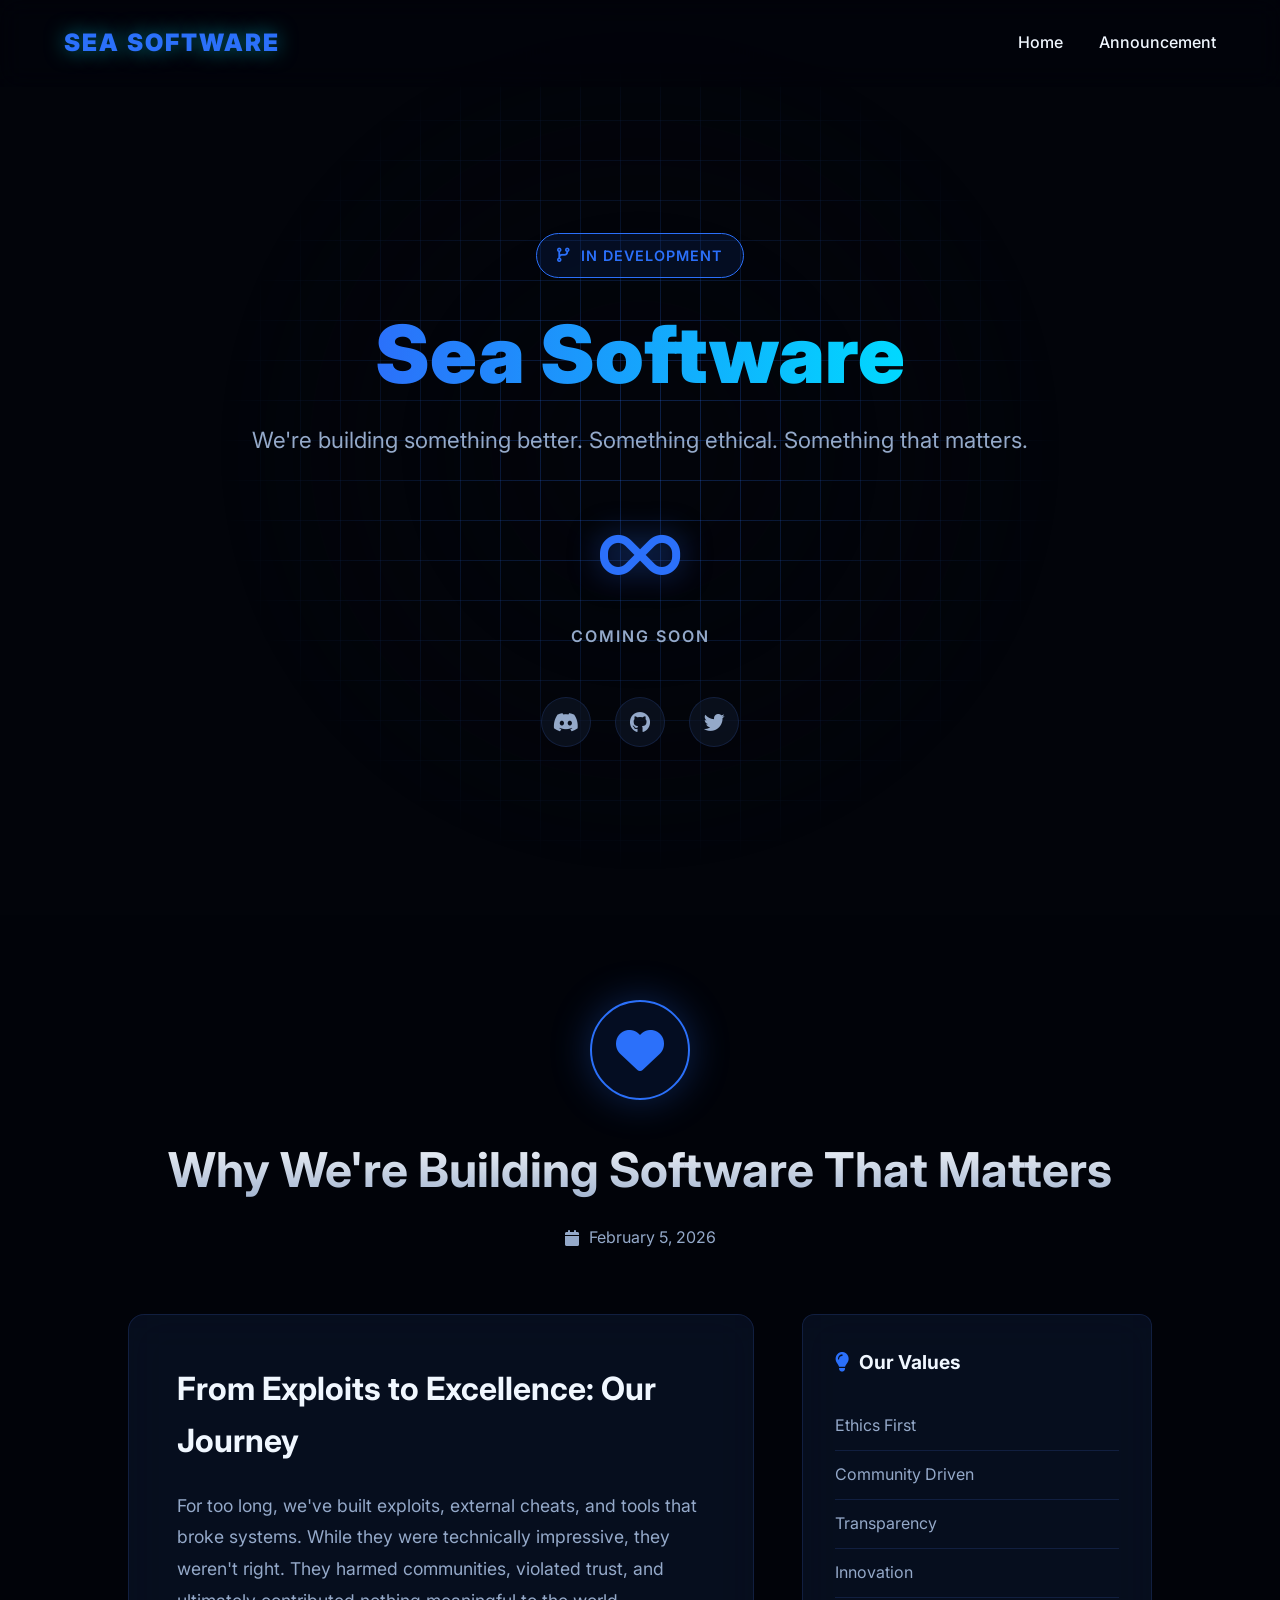
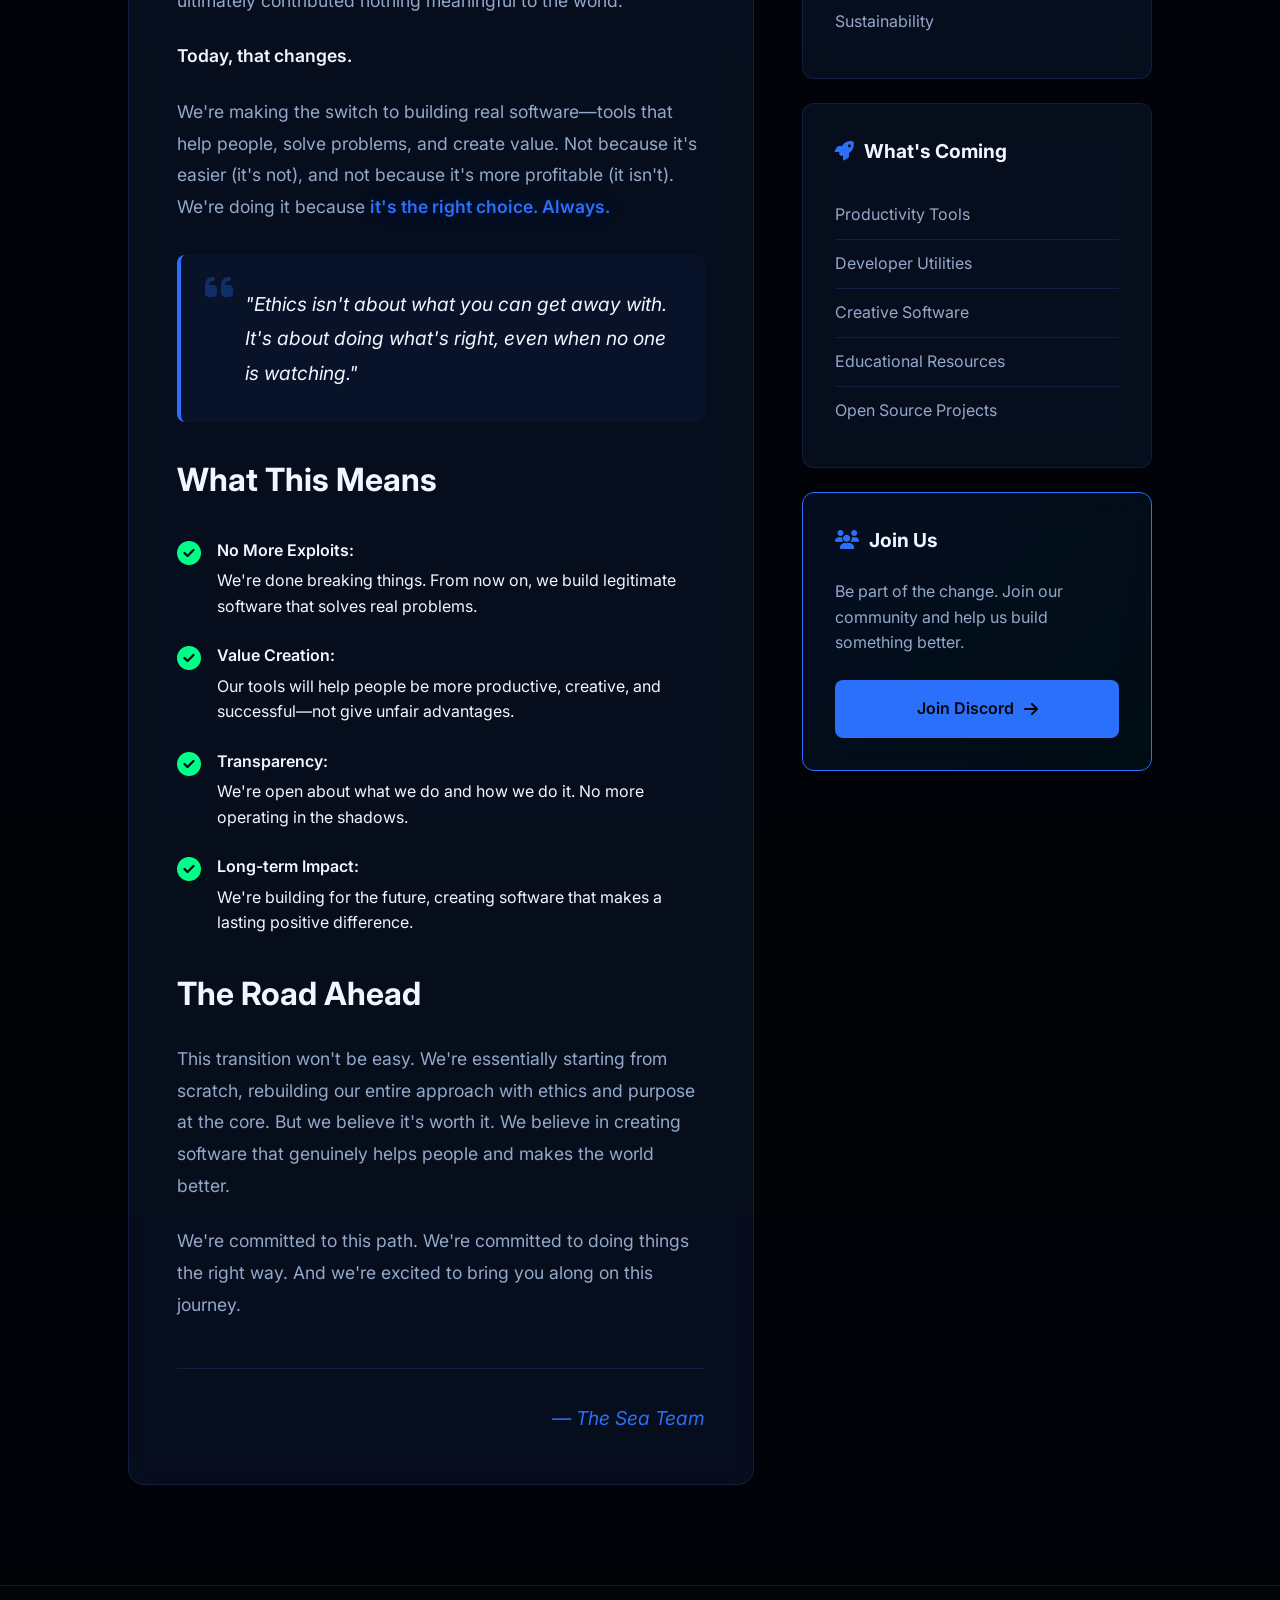
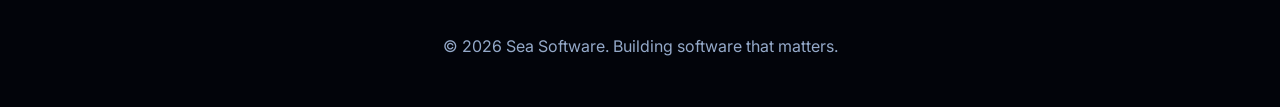
==== index.html @ aca79db8 "and ethical time" ====
<!DOCTYPE html>
<html lang="en">

<head>
    <meta charset="UTF-8">
    <meta name="viewport" content="width=device-width, initial-scale=1.0">
    <title>Sea Software - Coming Soon</title>
    <meta name="description"
        content="Sea Software - Building software that matters. We're making the switch from exploits and cheats to creating meaningful tools - because it's the right choice, always.">
    <link rel="stylesheet" href="styles.css">
    <link rel="preconnect" href="https://fonts.googleapis.com">
    <link rel="preconnect" href="https://fonts.gstatic.com" crossorigin>
    <link href="https://fonts.googleapis.com/css2?family=Inter:wght@300;400;500;600;700;800;900&display=swap"
        rel="stylesheet">
    <link rel="stylesheet" href="https://cdnjs.cloudflare.com/ajax/libs/font-awesome/6.4.0/css/all.min.css">
</head>

<body>
    <div class="background-animation"></div>

    <nav class="navbar" id="navbar">
        <div class="logo">Sea Software</div>
        <div class="nav-links">
            <a href="#home">Home</a>
            <a href="#announcement">Announcement</a>
        </div>
        <div class="mobile-menu-btn">
            <i class="fa-solid fa-bars"></i>
        </div>
    </nav>

    <!-- Coming Soon Hero -->
    <header id="home" class="coming-soon-hero">
        <div class="coming-soon-content">
            <div class="status-badge">
                <i class="fa-solid fa-code-branch"></i>
                <span>In Development</span>
            </div>

            <h1 class="coming-soon-title">
                <span class="gradient-text">Sea Software</span>
            </h1>

            <p class="coming-soon-subtitle">
                We're building something better. Something ethical. Something that matters.
            </p>

            <div class="countdown-container">
                <div class="countdown-item">
                    <div class="countdown-value">
                        <i class="fa-solid fa-infinity"></i>
                    </div>
                    <div class="countdown-label">Coming Soon</div>
                </div>
            </div>

            <div class="social-links">
                <a href="https://discord.gg/56aX4XrGtP" target="_blank" class="social-link" title="Discord">
                    <i class="fa-brands fa-discord"></i>
                </a>
                <a href="#" class="social-link" title="GitHub">
                    <i class="fa-brands fa-github"></i>
                </a>
                <a href="#" class="social-link" title="Twitter">
                    <i class="fa-brands fa-twitter"></i>
                </a>
            </div>
        </div>
    </header>

    <!-- Announcement Section -->
    <section id="announcement" class="announcement-section">
        <div class="announcement-container">
            <div class="announcement-header">
                <div class="announcement-icon">
                    <i class="fa-solid fa-heart"></i>
                </div>
                <h2 class="announcement-title">Why We're Building Software That Matters</h2>
                <p class="announcement-date">
                    <i class="fa-solid fa-calendar"></i>
                    February 5, 2026
                </p>
            </div>

            <div class="announcement-content">
                <div class="announcement-text">
                    <h3>From Exploits to Excellence: Our Journey</h3>
                    <p>
                        For too long, we've built exploits, external cheats, and tools that broke systems.
                        While they were technically impressive, they weren't right. They harmed communities,
                        violated trust, and ultimately contributed nothing meaningful to the world.
                    </p>

                    <p>
                        <strong>Today, that changes.</strong>
                    </p>

                    <p>
                        We're making the switch to building real software—tools that help people, solve problems,
                        and create value. Not because it's easier (it's not), and not because it's more profitable
                        (it isn't). We're doing it because <span class="highlight">it's the right choice. Always.</span>
                    </p>

                    <div class="quote-block">
                        <i class="fa-solid fa-quote-left"></i>
                        <p>
                            "Ethics isn't about what you can get away with. It's about doing what's right,
                            even when no one is watching."
                        </p>
                    </div>

                    <h3>What This Means</h3>
                    <ul class="announcement-list">
                        <li>
                            <i class="fa-solid fa-check-circle"></i>
                            <div>
                                <strong>No More Exploits:</strong> We're done breaking things. From now on,
                                we build legitimate software that solves real problems.
                            </div>
                        </li>
                        <li>
                            <i class="fa-solid fa-check-circle"></i>
                            <div>
                                <strong>Value Creation:</strong> Our tools will help people be more productive,
                                creative, and successful—not give unfair advantages.
                            </div>
                        </li>
                        <li>
                            <i class="fa-solid fa-check-circle"></i>
                            <div>
                                <strong>Transparency:</strong> We're open about what we do and how we do it.
                                No more operating in the shadows.
                            </div>
                        </li>
                        <li>
                            <i class="fa-solid fa-check-circle"></i>
                            <div>
                                <strong>Long-term Impact:</strong> We're building for the future, creating
                                software that makes a lasting positive difference.
                            </div>
                        </li>
                    </ul>

                    <h3>The Road Ahead</h3>
                    <p>
                        This transition won't be easy. We're essentially starting from scratch, rebuilding
                        our entire approach with ethics and purpose at the core. But we believe it's worth it.
                        We believe in creating software that genuinely helps people and makes the world better.
                    </p>

                    <p>
                        We're committed to this path. We're committed to doing things the right way.
                        And we're excited to bring you along on this journey.
                    </p>

                    <div class="signature">
                        <p>— The Sea Team</p>
                    </div>
                </div>

                <div class="announcement-sidebar">
                    <div class="sidebar-card glass">
                        <h4><i class="fa-solid fa-lightbulb"></i> Our Values</h4>
                        <ul>
                            <li>Ethics First</li>
                            <li>Community Driven</li>
                            <li>Transparency</li>
                            <li>Innovation</li>
                            <li>Sustainability</li>
                        </ul>
                    </div>

                    <div class="sidebar-card glass">
                        <h4><i class="fa-solid fa-rocket"></i> What's Coming</h4>
                        <ul>
                            <li>Productivity Tools</li>
                            <li>Developer Utilities</li>
                            <li>Creative Software</li>
                            <li>Educational Resources</li>
                            <li>Open Source Projects</li>
                        </ul>
                    </div>

                    <div class="sidebar-card glass cta-card">
                        <h4><i class="fa-solid fa-users"></i> Join Us</h4>
                        <p>Be part of the change. Join our community and help us build something better.</p>
                        <a href="https://discord.gg/56aX4XrGtP" target="_blank" class="sidebar-cta">
                            Join Discord
                            <i class="fa-solid fa-arrow-right"></i>
                        </a>
                    </div>
                </div>
            </div>
        </div>
    </section>

    <footer class="footer">
        <p>&copy; 2026 Sea Software. Building software that matters.</p>
    </footer>

    <script src="script.js"></script>
</body>

</html>
---- styles.css ----
:root {
    --primary: #2b70fa;
    /* Royal Blue */
    --primary-dark: #1a4bd6;
    --secondary: #00d9ff;
    /* Cyan accent */
    --bg-dark: #02040a;
    /* Very dark blue-black */
    --text-light: #f0f7ff;
    --text-dim: #94a9c9;
    --glass-bg: rgba(20, 40, 80, 0.3);
    /* Blue-tinted glass */
    --glass-border: rgba(60, 100, 200, 0.2);
    --card-hover: rgba(43, 112, 250, 0.15);
    --danger: #ff4d4d;
    --success: #00ff88;
    --warning: #ffcc00;
}

* {
    margin: 0;
    padding: 0;
    box-sizing: border-box;
    scroll-behavior: smooth;
}

body {
    font-family: 'Inter', sans-serif;
    background-color: var(--bg-dark);
    color: var(--text-light);
    overflow-x: hidden;
    line-height: 1.6;
}

/* Background Animation - Blue Grid */
.background-animation {
    position: fixed;
    top: 0;
    left: 0;
    width: 100vw;
    height: 100vh;
    z-index: -1;
    background-color: #02040a;
    background-image:
        linear-gradient(rgba(43, 112, 250, 0.25) 1px, transparent 1px),
        linear-gradient(90deg, rgba(43, 112, 250, 0.25) 1px, transparent 1px);
    background-size: 40px 40px;
    background-position: center top;

    /* Default position if JS fails/loads late */
    --x: 50vw;
    --y: 50vh;

    /* The spotlight mask */
    mask-image: radial-gradient(circle 600px at var(--x) var(--y), black 10%, transparent 70%);
    -webkit-mask-image: radial-gradient(circle 600px at var(--x) var(--y), black 10%, transparent 70%);
}

/* Optional: Keep a subtle pulse or movement if desired, or remove animation for a static clean grid */
@keyframes bgPulse {
    0% {
        transform: scale(1);
    }

    100% {
        transform: scale(1.02);
    }
}

@keyframes bgPulse {
    0% {
        transform: scale(1);
        opacity: 0.8;
    }

    100% {
        transform: scale(1.1);
        opacity: 1;
    }
}

/* Navbar */
.navbar {
    position: fixed;
    top: 0;
    width: 100%;
    padding: 1.5rem 5%;
    display: flex;
    justify-content: space-between;
    align-items: center;
    backdrop-filter: blur(12px);
    background: rgba(2, 4, 10, 0.7);
    z-index: 1000;
    transition: all 0.3s ease;
    border-bottom: 1px solid transparent;
}

.navbar.scrolled {
    padding: 1rem 5%;
    border-bottom: 1px solid var(--glass-border);
}

.logo {
    font-size: 1.5rem;
    font-weight: 900;
    color: var(--primary);
    text-transform: uppercase;
    letter-spacing: 2px;
    text-shadow: 0 0 20px rgba(0, 242, 255, 0.5);
}

.nav-links a {
    color: var(--text-light);
    text-decoration: none;
    margin-left: 2rem;
    font-weight: 500;
    transition: color 0.3s ease;
    font-size: 1rem;
}

.nav-links a:hover {
    color: var(--primary);
}

.cta-button-small {
    background: rgba(0, 242, 255, 0.1);
    padding: 0.5rem 1.2rem;
    border-radius: 5px;
    border: 1px solid var(--primary);
    color: var(--primary) !important;
}

.cta-button-small:hover {
    background: var(--primary);
    color: var(--bg-dark) !important;
    box-shadow: 0 0 15px var(--primary);
}

.mobile-menu-btn {
    display: none;
    font-size: 1.5rem;
    cursor: pointer;
}

/* Hero Section */
.hero {
    min-height: 100vh;
    display: flex;
    align-items: center;
    justify-content: space-between;
    padding: 0 10%;
    padding-top: 80px;
    /* Navbar offset */
    position: relative;
    overflow: hidden;
}

.hero-content {
    max-width: 600px;
    z-index: 1;
}

.hero-title {
    font-size: 4rem;
    line-height: 1.1;
    margin-bottom: 1.5rem;
    font-weight: 700;
}

.gradient-text {
    background: linear-gradient(90deg, var(--primary), var(--secondary));
    -webkit-background-clip: text;
    background-clip: text;
    -webkit-text-fill-color: transparent;
    display: inline-block;
}

.hero-subtitle {
    font-size: 1.2rem;
    color: var(--text-dim);
    margin-bottom: 2rem;
    max-width: 80%;
}

.platform-badges {
    display: flex;
    gap: 1rem;
    margin-bottom: 2.5rem;
    flex-wrap: wrap;
}

.badge {
    background: var(--glass-bg);
    border: 1px solid var(--glass-border);
    padding: 0.5rem 1rem;
    border-radius: 50px;
    font-size: 0.9rem;
    color: var(--text-dim);
    display: flex;
    align-items: center;
    gap: 0.5rem;
}

.badge.coming-soon {
    opacity: 0.7;
    border-style: dashed;
}

.hero-actions {
    display: flex;
    gap: 1.5rem;
}

.cta-button,
.secondary-button {
    padding: 1rem 2rem;
    border-radius: 8px;
    text-decoration: none;
    font-weight: 600;
    transition: all 0.3s ease;
    display: inline-block;
}

.cta-button {
    background: var(--primary);
    color: var(--bg-dark);
    box-shadow: 0 0 30px rgba(0, 242, 255, 0.3);
}

.cta-button:hover {
    transform: translateY(-3px);
    box-shadow: 0 0 50px rgba(0, 242, 255, 0.5);
    background: #fff;
}

.secondary-button {
    border: 1px solid var(--glass-border);
    color: var(--text-light);
    background: rgba(255, 255, 255, 0.05);
}

.secondary-button:hover {
    background: rgba(255, 255, 255, 0.1);
    border-color: var(--text-light);
}

/* Floating Card Animation */
.hero-visual {
    position: relative;
    width: 400px;
    height: 300px;
    display: flex;
    justify-content: center;
    align-items: center;
}

.floating-card {
    width: 100%;
    background: rgba(16, 24, 40, 0.8);
    border: 1px solid var(--glass-border);
    border-radius: 12px;
    padding: 20px;
    box-shadow: 0 20px 50px rgba(0, 0, 0, 0.5);
    backdrop-filter: blur(20px);
    animation: float 6s ease-in-out infinite;
    transform-style: preserve-3d;
    perspective: 1000px;
}

@keyframes float {
    0% {
        transform: translateY(0px) rotateX(0) rotateY(0);
    }

    50% {
        transform: translateY(-20px) rotateX(2deg) rotateY(-2deg);
    }

    100% {
        transform: translateY(0px) rotateX(0) rotateY(0);
    }
}

.card-header {
    display: flex;
    gap: 8px;
    margin-bottom: 20px;
    border-bottom: 1px solid var(--glass-border);
    padding-bottom: 15px;
}

.dot {
    width: 12px;
    height: 12px;
    border-radius: 50%;
}

.red {
    background: #ff5f56;
}

.yellow {
    background: #ffbd2e;
}

.green {
    background: #27c93f;
}

.code-line {
    font-family: 'Consolas', monospace;
    font-size: 0.9rem;
    margin-bottom: 8px;
    color: var(--text-dim);
}

.cmd {
    color: #c678dd;
}

.id {
    color: #d19a66;
}

.str {
    color: #98c379;
}

.func {
    color: #61afef;
}

.success {
    color: var(--success);
}

.info {
    color: var(--primary);
}

/* Features Section */
.features-section {
    padding: 100px 10%;
}

/* Scroll Animation States */
.feature-card,
.section-title,
.hero-content,
.hero-visual {
    opacity: 0;
    transform: translateY(30px);
    transition: opacity 0.8s ease-out, transform 0.8s cubic-bezier(0.2, 0.8, 0.2, 1);
}

.visible {
    opacity: 1 !important;
    transform: translateY(0) !important;
}

/* Stagger animations for grid items */
.feature-card:nth-child(2) {
    transition-delay: 0.1s;
}

.feature-card:nth-child(3) {
    transition-delay: 0.2s;
}

.feature-card:nth-child(4) {
    transition-delay: 0.3s;
}

.section-title {
    text-align: center;
    font-size: 2.5rem;
    margin-bottom: 3rem;
    background: linear-gradient(180deg, #fff, var(--text-dim));
    -webkit-background-clip: text;
    background-clip: text;
    -webkit-text-fill-color: transparent;
}

.section-subtitle {
    text-align: center;
    color: var(--text-dim);
    font-size: 1.1rem;
    margin-top: -2.0rem;
    margin-bottom: 4rem;
    max-width: 800px;
    margin-left: auto;
    margin-right: auto;
    line-height: 1.6;
}

.features-grid {
    display: grid;
    grid-template-columns: repeat(auto-fit, minmax(280px, 1fr));
    gap: 2rem;
}

.feature-card {
    background: var(--glass-bg);
    border: 1px solid var(--glass-border);
    padding: 2.5rem;
    /* Increased padding */
    border-radius: 16px;
    transition: all 0.4s ease;
    cursor: default;
    position: relative;
    overflow: hidden;
}

/* Shine Effect */
.feature-card::before {
    content: '';
    position: absolute;
    top: 0;
    left: -100%;
    width: 100%;
    height: 100%;
    background: linear-gradient(90deg, transparent, rgba(255, 255, 255, 0.05), transparent);
    transition: 0.5s;
    pointer-events: none;
}

.feature-card:hover::before {
    left: 100%;
}

.feature-card:hover {
    transform: translateY(-5px);
    background: var(--card-hover);
    border-color: var(--primary);
    box-shadow: 0 10px 40px rgba(43, 112, 250, 0.1);
}

.icon-box {
    font-size: 2rem;
    color: var(--primary);
    margin-bottom: 1.5rem;
    display: inline-flex;
    padding: 12px;
    background: rgba(43, 112, 250, 0.1);
    border-radius: 12px;
    border: 1px solid rgba(43, 112, 250, 0.2);
}

.feature-card h3 {
    margin-bottom: 1rem;
    font-size: 1.5rem;
}

.feature-card p {
    color: var(--text-dim);
}

/* Executor Section */
.executor-section {
    padding: 100px 10%;
    position: relative;
    z-index: 2;
}

.executor-container {
    max-width: 900px;
    margin: 0 auto;
    background: rgba(10, 15, 30, 0.6);
    padding: 2px;
    border-radius: 12px;
    box-shadow: 0 30px 60px rgba(0, 0, 0, 0.6);
    border: 1px solid var(--glass-border);
}

.executor-window {
    background: #1e1e1e;
    border-radius: 10px;
    overflow: hidden;
    display: flex;
    flex-direction: column;
    height: 600px;
    /* Increased height for terminal */
}

.window-topbar {
    background: #252526;
    padding: 10px 15px;
    display: flex;
    justify-content: space-between;
    align-items: center;
    border-bottom: 1px solid #333;
}

.window-title {
    font-size: 0.9rem;
    color: #cccccc;
    display: flex;
    align-items: center;
    gap: 8px;
}

.window-controls {
    display: flex;
    gap: 8px;
}

.win-btn {
    width: 12px;
    height: 12px;
    border-radius: 50%;
}

.minimize {
    background: #f1fa8c;
}

.maximize {
    background: #50fa7b;
}

.close {
    background: #ff5555;
}

.window-body {
    flex: 1;
    display: flex;
    background: #1e1e1e;
    overflow: hidden;
}

.sidebar {
    width: 50px;
    background: #252526;
    display: flex;
    flex-direction: column;
    align-items: center;
    padding-top: 10px;
    border-right: 1px solid #333;
}

.sidebar-item {
    color: #858585;
    font-size: 1.2rem;
    padding: 15px 0;
    cursor: pointer;
    transition: color 0.3s;
    width: 100%;
    text-align: center;
    border-left: 2px solid transparent;
}

.sidebar-item:hover,
.sidebar-item.active {
    color: var(--text-light);
}

.sidebar-item.active {
    border-left-color: var(--primary);
}

.main-editor-view {
    flex: 1;
    display: flex;
    flex-direction: column;
}

.editor-area {
    flex: 2;
    /* Takes more space than terminal */
    display: flex;
    font-family: 'Consolas', 'Monaco', monospace;
    font-size: 14px;
    border-bottom: 1px solid #333;
}

.line-numbers {
    width: 40px;
    background: #1e1e1e;
    color: #858585;
    text-align: right;
    padding: 10px 10px 10px 0;
    line-height: 1.5;
    user-select: none;
    border-right: 1px solid #333;
}

.code-content {
    flex: 1;
    background: #1e1e1e;
    color: #d4d4d4;
    padding: 10px;
    outline: none;
    line-height: 1.5;
    white-space: pre;
    overflow: auto;
    caret-color: var(--text-light);
}

/* Terminal Styles */
.terminal-area {
    flex: 1;
    background: #1e1e1e;
    display: flex;
    flex-direction: column;
}

.terminal-header {
    background: #252526;
    color: #cccccc;
    font-size: 0.8rem;
    padding: 5px 15px;
    display: flex;
    justify-content: space-between;
    align-items: center;
    border-bottom: 1px solid #333;
    text-transform: uppercase;
    font-weight: 600;
}

.terminal-content {
    flex: 1;
    padding: 10px;
    font-family: 'Consolas', monospace;
    font-size: 0.85rem;
    overflow-y: auto;
    color: #d4d4d4;
    display: flex;
    flex-direction: column;
    gap: 4px;
}

.log-info {
    color: #61afef;
}

.log-success {
    color: #98c379;
}

.log-warn {
    color: #e5c07b;
}

/* Toolbar */
.window-toolbar {
    height: 40px;
    background: #007acc;
    /* VS Code blue status bar */
    color: White;
    display: flex;
    align-items: center;
    padding: 0 15px;
    gap: 15px;
    font-size: 0.9rem;
}

.exec-btn {
    background: transparent;
    border: none;
    color: rgba(255, 255, 255, 0.8);
    padding: 0;
    cursor: pointer;
    font-size: 0.85rem;
    display: flex;
    align-items: center;
    gap: 6px;
    transition: color 0.2s;
}

.exec-btn:hover {
    color: #fff;
}

.exec-btn.primary {
    font-weight: 600;
    color: #fff;
}

.divider {
    width: 1px;
    height: 15px;
    background: rgba(255, 255, 255, 0.3);
}

/* Games Hub Section */
.games-section {
    padding: 50px 10%;
    position: relative;
    z-index: 2;
}

.games-grid {
    display: grid;
    grid-template-columns: repeat(auto-fill, minmax(280px, 1fr));
    gap: 25px;
}

.game-card {
    background: linear-gradient(145deg, rgba(20, 30, 50, 0.8), rgba(5, 10, 20, 0.95));
    border: 1px solid var(--glass-border);
    border-radius: 12px;
    overflow: hidden;
    /* Important for thumbnail image */
    transition: transform 0.3s, box-shadow 0.3s;
    display: flex;
    flex-direction: column;
}

.game-card:hover {
    transform: translateY(-5px);
    box-shadow: 0 15px 35px rgba(0, 0, 0, 0.6);
    border-color: var(--primary-dark);
}

.game-thumbnail {
    height: 140px;
    background: linear-gradient(45deg, #1cb5e0, #000851);
    /* Default gradient */
    position: relative;
    display: flex;
    justify-content: center;
    align-items: center;
    font-size: 3rem;
    color: rgba(255, 255, 255, 0.2);
}

.game-thumbnail .overlay {
    position: absolute;
    top: 0;
    left: 0;
    width: 100%;
    height: 100%;
    background: linear-gradient(to bottom, transparent, rgba(20, 30, 50, 0.8));
}

.game-thumbnail i {
    z-index: 1;
    filter: drop-shadow(0 0 10px rgba(0, 0, 0, 0.5));
}

.game-status {
    position: absolute;
    top: 10px;
    right: 10px;
    font-size: 0.75rem;
    padding: 4px 8px;
    border-radius: 4px;
    display: flex;
    align-items: center;
    gap: 6px;
    font-weight: 700;
    z-index: 10;
    background: rgba(0, 0, 0, 0.6);
    backdrop-filter: blur(4px);
}

.game-status.online {
    color: var(--success);
    border: 1px solid rgba(0, 255, 136, 0.3);
}

.game-status.warning {
    color: var(--warning);
    border: 1px solid rgba(255, 204, 0, 0.3);
}

.status-dot {
    width: 6px;
    height: 6px;
    border-radius: 50%;
    background: currentColor;
    box-shadow: 0 0 8px currentColor;
    animation: blink 2s infinite;
}

@keyframes blink {

    0%,
    100% {
        opacity: 1;
    }

    50% {
        opacity: 0.5;
    }
}

.game-info {
    padding: 20px;
    flex: 1;
    display: flex;
    flex-direction: column;
}

.game-info h3 {
    margin-bottom: 15px;
    font-size: 1.3rem;
    color: var(--text-light);
    line-height: 1.3;
}

.game-stats {
    display: flex;
    flex-direction: column;
    gap: 8px;
    margin-bottom: 20px;
    flex: 1;
}

.stat {
    color: var(--text-dim);
    font-size: 0.85rem;
    display: flex;
    align-items: center;
    gap: 10px;
}

.stat i {
    width: 16px;
    text-align: center;
    color: var(--primary);
}

.join-btn {
    width: 100%;
    padding: 12px;
    border: none;
    border-radius: 6px;
    background: var(--primary-dark);
    color: #000;
    font-weight: 700;
    cursor: pointer;
    transition: all 0.3s;
    text-transform: uppercase;
    font-size: 0.9rem;
    letter-spacing: 0.5px;
}

.join-btn:hover {
    background: var(--primary);
    box-shadow: 0 0 20px rgba(0, 242, 255, 0.3);
}

.join-btn.disabled {
    background: #333;
    color: #777;
    cursor: not-allowed;
    box-shadow: none;
}

/* TOS Section */
.tos-section {
    padding: 100px 10%;
    background: linear-gradient(180deg, transparent, rgba(0, 0, 0, 0.5));
}

.tos-subtitle {
    text-align: center;
    color: var(--text-dim);
    margin-bottom: 3rem;
    margin-top: -2rem;
}

.tos-container {
    background: var(--glass-bg);
    border: 1px solid var(--glass-border);
    border-radius: 20px;
    padding: 3rem;
    max-width: 900px;
    margin: 0 auto;
    backdrop-filter: blur(20px);
}

.tos-group {
    margin-bottom: 3rem;
}

.tos-group:last-child {
    margin-bottom: 0;
}

.tos-group h3 {
    font-size: 1.8rem;
    margin-bottom: 1.5rem;
    display: flex;
    align-items: center;
    gap: 1rem;
}

.forbidden h3 {
    color: var(--danger);
    text-shadow: 0 0 15px rgba(255, 77, 77, 0.4);
}

.allowed h3 {
    color: var(--success);
    text-shadow: 0 0 15px rgba(0, 255, 136, 0.4);
}

.special h3 {
    color: var(--warning);
    text-shadow: 0 0 15px rgba(255, 204, 0, 0.4);
}

.tos-group ul {
    list-style: none;
    padding-left: 20px;
    border-left: 2px solid var(--glass-border);
}

.tos-group li {
    margin-bottom: 1rem;
    font-size: 1.1rem;
    position: relative;
    padding-left: 10px;
}

.tos-group li::before {
    content: '';
    position: absolute;
    left: -26px;
    /* Align with border */
    top: 10px;
    width: 10px;
    height: 10px;
    border-radius: 50%;
    background: var(--text-dim);
    transition: all 0.3s ease;
}

.forbidden li::before {
    background: var(--danger);
}

.allowed li::before {
    background: var(--success);
}

.special li::before {
    background: var(--warning);
}

.tos-group li:hover::before {
    transform: scale(1.5);
    box-shadow: 0 0 10px currentColor;
}

/* Coming Soon Page */
.coming-soon-hero {
    min-height: 100vh;
    display: flex;
    align-items: center;
    justify-content: center;
    padding: 0 10%;
    padding-top: 80px;
    position: relative;
    overflow: hidden;
    text-align: center;
}

.coming-soon-content {
    max-width: 800px;
    z-index: 1;
}

.status-badge {
    display: inline-flex;
    align-items: center;
    gap: 10px;
    padding: 10px 20px;
    background: rgba(43, 112, 250, 0.1);
    border: 1px solid var(--primary);
    border-radius: 50px;
    color: var(--primary);
    font-size: 0.9rem;
    font-weight: 600;
    margin-bottom: 2rem;
    text-transform: uppercase;
    letter-spacing: 1px;
}

.coming-soon-title {
    font-size: 5rem;
    line-height: 1.1;
    margin-bottom: 1.5rem;
    font-weight: 900;
}

.coming-soon-subtitle {
    font-size: 1.4rem;
    color: var(--text-dim);
    margin-bottom: 3rem;
    line-height: 1.6;
}

.countdown-container {
    display: flex;
    justify-content: center;
    gap: 2rem;
    margin-bottom: 3rem;
}

.countdown-item {
    display: flex;
    flex-direction: column;
    align-items: center;
    gap: 1rem;
}

.countdown-value {
    font-size: 4rem;
    font-weight: 900;
    color: var(--primary);
    text-shadow: 0 0 30px rgba(43, 112, 250, 0.5);
}

.countdown-label {
    font-size: 1rem;
    color: var(--text-dim);
    text-transform: uppercase;
    letter-spacing: 2px;
    font-weight: 600;
}

.notify-section {
    margin-bottom: 3rem;
}

.notify-text {
    font-size: 1.1rem;
    color: var(--text-light);
    margin-bottom: 1.5rem;
}

.notify-form {
    display: flex;
    gap: 1rem;
    max-width: 500px;
    margin: 0 auto;
}

.email-input {
    flex: 1;
    padding: 1rem 1.5rem;
    background: rgba(16, 24, 40, 0.6);
    border: 1px solid var(--glass-border);
    border-radius: 8px;
    color: var(--text-light);
    font-size: 1rem;
    font-family: inherit;
    transition: all 0.3s;
}

.email-input:focus {
    outline: none;
    border-color: var(--primary);
    box-shadow: 0 0 20px rgba(43, 112, 250, 0.2);
    background: rgba(16, 24, 40, 0.8);
}

.email-input::placeholder {
    color: var(--text-dim);
}

.notify-button {
    padding: 1rem 2rem;
    background: var(--primary);
    border: none;
    border-radius: 8px;
    color: var(--bg-dark);
    font-size: 1rem;
    font-weight: 600;
    cursor: pointer;
    transition: all 0.3s;
    display: flex;
    align-items: center;
    gap: 10px;
    box-shadow: 0 0 30px rgba(43, 112, 250, 0.3);
}

.notify-button:hover {
    transform: translateY(-3px);
    box-shadow: 0 0 50px rgba(43, 112, 250, 0.5);
    background: #fff;
}

.social-links {
    display: flex;
    justify-content: center;
    gap: 1.5rem;
}

.social-link {
    width: 50px;
    height: 50px;
    display: flex;
    align-items: center;
    justify-content: center;
    background: rgba(16, 24, 40, 0.6);
    border: 1px solid var(--glass-border);
    border-radius: 50%;
    color: var(--text-dim);
    font-size: 1.3rem;
    transition: all 0.3s;
    text-decoration: none;
}

.social-link:hover {
    background: rgba(43, 112, 250, 0.1);
    border-color: var(--primary);
    color: var(--primary);
    transform: translateY(-5px);
    box-shadow: 0 10px 30px rgba(43, 112, 250, 0.2);
}

/* Announcement Section */
.announcement-section {
    padding: 100px 10%;
    background: linear-gradient(180deg, transparent, rgba(0, 0, 0, 0.3));
}

.announcement-container {
    max-width: 1200px;
    margin: 0 auto;
}

.announcement-header {
    text-align: center;
    margin-bottom: 4rem;
}

.announcement-icon {
    width: 100px;
    height: 100px;
    background: rgba(43, 112, 250, 0.1);
    border-radius: 50%;
    display: flex;
    align-items: center;
    justify-content: center;
    margin: 0 auto 2rem;
    font-size: 3rem;
    color: var(--primary);
    border: 2px solid var(--primary);
    box-shadow: 0 0 40px rgba(43, 112, 250, 0.3);
}

.announcement-title {
    font-size: 3rem;
    margin-bottom: 1rem;
    background: linear-gradient(180deg, #fff, var(--text-dim));
    -webkit-background-clip: text;
    background-clip: text;
    -webkit-text-fill-color: transparent;
}

.announcement-date {
    color: var(--text-dim);
    font-size: 1rem;
    display: flex;
    align-items: center;
    justify-content: center;
    gap: 10px;
}

.announcement-content {
    display: grid;
    grid-template-columns: 1fr 350px;
    gap: 3rem;
}

.announcement-text {
    background: var(--glass-bg);
    border: 1px solid var(--glass-border);
    border-radius: 16px;
    padding: 3rem;
    backdrop-filter: blur(20px);
}

.announcement-text h3 {
    font-size: 2rem;
    margin-bottom: 1.5rem;
    margin-top: 2rem;
    color: var(--text-light);
}

.announcement-text h3:first-child {
    margin-top: 0;
}

.announcement-text p {
    font-size: 1.1rem;
    line-height: 1.8;
    color: var(--text-dim);
    margin-bottom: 1.5rem;
}

.announcement-text strong {
    color: var(--text-light);
    font-weight: 600;
}

.highlight {
    color: var(--primary);
    font-weight: 600;
    text-shadow: 0 0 20px rgba(43, 112, 250, 0.3);
}

.quote-block {
    background: rgba(43, 112, 250, 0.05);
    border-left: 4px solid var(--primary);
    padding: 2rem;
    margin: 2rem 0;
    border-radius: 8px;
    position: relative;
}

.quote-block i {
    position: absolute;
    top: 1rem;
    left: 1.5rem;
    font-size: 2rem;
    color: var(--primary);
    opacity: 0.3;
}

.quote-block p {
    font-size: 1.2rem;
    font-style: italic;
    color: var(--text-light);
    margin: 0;
    padding-left: 2rem;
}

.announcement-list {
    list-style: none;
    padding: 0;
    margin: 2rem 0;
}

.announcement-list li {
    display: flex;
    gap: 1rem;
    margin-bottom: 1.5rem;
    align-items: flex-start;
}

.announcement-list i {
    color: var(--success);
    font-size: 1.5rem;
    margin-top: 0.2rem;
    flex-shrink: 0;
}

.announcement-list div {
    flex: 1;
}

.announcement-list strong {
    display: block;
    margin-bottom: 0.3rem;
    color: var(--text-light);
}

.signature {
    margin-top: 3rem;
    padding-top: 2rem;
    border-top: 1px solid var(--glass-border);
    text-align: right;
}

.signature p {
    font-size: 1.2rem;
    font-style: italic;
    color: var(--primary);
    margin: 0;
}

.announcement-sidebar {
    display: flex;
    flex-direction: column;
    gap: 1.5rem;
}

.sidebar-card {
    background: var(--glass-bg);
    border: 1px solid var(--glass-border);
    border-radius: 12px;
    padding: 2rem;
    backdrop-filter: blur(20px);
    transition: all 0.3s;
}

.sidebar-card:hover {
    transform: translateY(-5px);
    border-color: var(--primary);
    box-shadow: 0 10px 40px rgba(43, 112, 250, 0.1);
}

.sidebar-card h4 {
    font-size: 1.2rem;
    margin-bottom: 1.5rem;
    color: var(--text-light);
    display: flex;
    align-items: center;
    gap: 10px;
}

.sidebar-card h4 i {
    color: var(--primary);
}

.sidebar-card ul {
    list-style: none;
    padding: 0;
    margin: 0;
}

.sidebar-card ul li {
    padding: 0.7rem 0;
    color: var(--text-dim);
    border-bottom: 1px solid var(--glass-border);
    transition: all 0.3s;
}

.sidebar-card ul li:last-child {
    border-bottom: none;
}

.sidebar-card ul li:hover {
    color: var(--primary);
    padding-left: 10px;
}

.sidebar-card p {
    color: var(--text-dim);
    line-height: 1.6;
    margin-bottom: 1.5rem;
}

.sidebar-cta {
    display: flex;
    align-items: center;
    justify-content: center;
    gap: 10px;
    padding: 1rem 1.5rem;
    background: var(--primary);
    color: var(--bg-dark);
    text-decoration: none;
    border-radius: 8px;
    font-weight: 600;
    transition: all 0.3s;
}

.sidebar-cta:hover {
    transform: translateY(-3px);
    box-shadow: 0 10px 30px rgba(43, 112, 250, 0.4);
    background: #fff;
}

.cta-card {
    background: linear-gradient(135deg, rgba(43, 112, 250, 0.1), rgba(0, 217, 255, 0.05));
    border-color: var(--primary);
}

/* Responsive for Coming Soon */
@media (max-width: 768px) {
    .coming-soon-title {
        font-size: 3rem;
    }

    .coming-soon-subtitle {
        font-size: 1.1rem;
    }

    .countdown-value {
        font-size: 3rem;
    }

    .notify-form {
        flex-direction: column;
    }

    .announcement-content {
        grid-template-columns: 1fr;
    }

    .announcement-text {
        padding: 2rem;
    }

    .announcement-title {
        font-size: 2rem;
    }

    .announcement-text h3 {
        font-size: 1.5rem;
    }

    .announcement-text p {
        font-size: 1rem;
    }
}

/* Footer */
.footer {
    padding: 3rem;
    text-align: center;
    border-top: 1px solid var(--glass-border);
    color: var(--text-dim);
    background: #02040a;
}

/* Responsive */
@media (max-width: 768px) {
    .hero {
        flex-direction: column;
        text-align: center;
        padding-top: 120px;
    }

    .hero-title {
        font-size: 2.8rem;
    }

    .hero-visual {
        margin-top: 3rem;
        width: 100%;
        max-width: 350px;
    }

    .platform-badges {
        justify-content: center;
    }

    .hero-actions {
        justify-content: center;
    }

    .nav-links {
        display: none;
        /* Add JS toggle later if needed, simple for now */
    }

    .mobile-menu-btn {
        display: block;
    }

    .tos-container {
        padding: 1.5rem;
    }
}

/* Authentication Pages */
.auth-container {
    min-height: 100vh;
    display: flex;
    justify-content: center;
    align-items: center;
    padding: 20px;
}

.auth-card {
    background: rgba(10, 15, 30, 0.7);
    width: 100%;
    max-width: 450px;
    padding: 40px;
    border-radius: 20px;
    border: 1px solid var(--glass-border);
    backdrop-filter: blur(20px);
    box-shadow: 0 20px 60px rgba(0, 0, 0, 0.5);
    animation: slideUp 0.6s ease-out;
}

@keyframes slideUp {
    from {
        opacity: 0;
        transform: translateY(30px);
    }

    to {
        opacity: 1;
        transform: translateY(0);
    }
}

.auth-header {
    text-align: center;
    margin-bottom: 30px;
}

.auth-logo {
    display: block;
    font-size: 1.5rem;
    font-weight: 900;
    color: var(--primary);
    text-decoration: none;
    text-transform: uppercase;
    letter-spacing: 2px;
    margin-bottom: 20px;
}

.auth-header h2 {
    font-size: 2rem;
    margin-bottom: 10px;
    color: var(--text-light);
}

.auth-header p {
    color: var(--text-dim);
}

.input-group {
    position: relative;
    margin-bottom: 20px;
}

.input-group i {
    position: absolute;
    left: 15px;
    top: 50%;
    transform: translateY(-50%);
    color: var(--primary);
    opacity: 0.7;
}

.input-group input {
    width: 100%;
    padding: 12px 15px 12px 45px;
    background: rgba(0, 0, 0, 0.3);
    border: 1px solid var(--glass-border);
    border-radius: 8px;
    color: #fff;
    font-size: 1rem;
    font-family: inherit;
    transition: all 0.3s;
}

.input-group input:focus {
    outline: none;
    border-color: var(--primary);
    box-shadow: 0 0 15px rgba(0, 242, 255, 0.1);
    background: rgba(0, 0, 0, 0.5);
}

.form-options {
    display: flex;
    justify-content: space-between;
    align-items: center;
    margin-bottom: 25px;
    font-size: 0.9rem;
    color: var(--text-dim);
}

.auth-btn {
    width: 100%;
    padding: 15px;
    background: linear-gradient(90deg, var(--primary), var(--secondary));
    border: none;
    border-radius: 8px;
    color: #fff;
    font-size: 1.1rem;
    font-weight: 600;
    cursor: pointer;
    transition: all 0.3s;
    margin-bottom: 20px;
    display: flex;
    justify-content: center;
    align-items: center;
    gap: 10px;
}

.auth-btn:hover {
    transform: translateY(-2px);
    box-shadow: 0 5px 20px rgba(0, 242, 255, 0.3);
}

.auth-footer {
    text-align: center;
    border-top: 1px solid var(--glass-border);
    padding-top: 20px;
    font-size: 0.9rem;
    color: var(--text-dim);
}

.auth-footer a,
.forgot-link {
    color: var(--primary);
    text-decoration: none;
    font-weight: 500;
}

.auth-footer a:hover,
.forgot-link:hover {
    text-decoration: underline;
}

/* Redeem Page Specifics */
.icon-circle {
    width: 80px;
    height: 80px;
    background: rgba(0, 242, 255, 0.1);
    border-radius: 50%;
    display: flex;
    justify-content: center;
    align-items: center;
    margin: 0 auto 20px;
    font-size: 2rem;
    color: var(--primary);
    border: 1px solid var(--primary);
    box-shadow: 0 0 20px rgba(0, 242, 255, 0.2);
}

.security-badge {
    text-align: center;
    color: var(--success);
    font-size: 0.85rem;
    margin-bottom: 20px;
    display: flex;
    justify-content: center;
    align-items: center;
    gap: 8px;
    padding: 10px;
    background: rgba(0, 255, 136, 0.1);
    border-radius: 6px;
}

/* Panel Layout */
.panel-body {
    overflow: hidden;
    /* Prevent scrolling on panel body itself */
}

.panel-layout {
    display: flex;
    height: 100vh;
}

.panel-sidebar {
    width: 260px;
    background: rgba(5, 10, 20, 0.95);
    border-right: 1px solid var(--glass-border);
    display: flex;
    flex-direction: column;
    padding: 20px;
    position: relative;
    z-index: 100;
}

.panel-logo {
    display: flex;
    align-items: center;
    gap: 5px;
    font-size: 1.5rem;
    font-weight: 900;
    color: var(--primary);
    margin-bottom: 40px;
    padding-left: 10px;
}

.panel-logo span {
    color: #fff;
    font-weight: 300;
}

.user-mini-profile {
    display: flex;
    align-items: center;
    gap: 15px;
    padding: 15px;
    background: rgba(255, 255, 255, 0.05);
    border-radius: 12px;
    margin-bottom: 30px;
}

.avatar {
    width: 40px;
    height: 40px;
    border-radius: 50%;
    background: var(--primary);
    color: #000;
    display: flex;
    justify-content: center;
    align-items: center;
    font-weight: bold;
}

.user-info {
    display: flex;
    flex-direction: column;
}

.user-name {
    font-weight: 600;
    font-size: 0.95rem;
}

.user-role {
    font-size: 0.75rem;
    color: var(--success);
    text-transform: uppercase;
    font-weight: 700;
}

.panel-nav {
    display: flex;
    flex-direction: column;
    gap: 5px;
}

.nav-item {
    padding: 12px 15px;
    color: var(--text-dim);
    text-decoration: none;
    border-radius: 8px;
    transition: all 0.3s;
    display: flex;
    align-items: center;
    gap: 12px;
    font-weight: 500;
}

.nav-item:hover,
.nav-item.active {
    background: rgba(0, 242, 255, 0.1);
    color: #fff;
}

.nav-item.active {
    border-left: 3px solid var(--primary);
}

.nav-divider {
    height: 1px;
    background: var(--glass-border);
    margin: 10px 0;
}

.nav-item.logout {
    color: var(--danger);
}

.nav-item.logout:hover {
    background: rgba(255, 77, 77, 0.1);
}

.panel-main {
    flex: 1;
    overflow-y: auto;
    padding: 30px;
    position: relative;
    z-index: 1;
}

.glass-panel {
    background: rgba(16, 24, 40, 0.6);
    border: 1px solid var(--glass-border);
    backdrop-filter: blur(20px);
}

.top-bar {
    display: flex;
    justify-content: space-between;
    align-items: center;
    padding: 20px 30px;
    border-radius: 12px;
    margin-bottom: 30px;
}

.page-title {
    font-size: 1.8rem;
    font-weight: 700;
}

.status-indicator {
    display: flex;
    align-items: center;
    gap: 8px;
    font-size: 0.9rem;
    padding: 6px 12px;
    border-radius: 20px;
    background: rgba(0, 255, 136, 0.1);
    color: var(--success);
    border: 1px solid rgba(0, 255, 136, 0.2);
}

.status-indicator .dot {
    width: 8px;
    height: 8px;
    background: var(--success);
    border-radius: 50%;
    box-shadow: 0 0 5px var(--success);
}

.stats-overview {
    display: grid;
    grid-template-columns: repeat(auto-fit, minmax(200px, 1fr));
    gap: 20px;
    margin-bottom: 30px;
}

.stat-card {
    padding: 20px;
    border-radius: 12px;
    display: flex;
    align-items: center;
    gap: 20px;
    transition: transform 0.3s;
}

.stat-card:hover {
    transform: translateY(-5px);
    border-color: var(--primary);
}

.stat-icon {
    width: 60px;
    height: 60px;
    background: rgba(0, 242, 255, 0.1);
    color: var(--primary);
    border-radius: 12px;
    display: flex;
    justify-content: center;
    align-items: center;
    font-size: 1.5rem;
}

.stat-details h3 {
    font-size: 0.9rem;
    color: var(--text-dim);
    margin-bottom: 5px;
}

.stat-details .value {
    font-size: 1.5rem;
    font-weight: 700;
    color: #fff;
}

.panel-section-container h2 {
    margin-bottom: 20px;
    font-size: 1.2rem;
}

.log-table {
    border-radius: 12px;
    overflow: hidden;
}

.log-header,
.log-row {
    display: grid;
    grid-template-columns: 2fr 1.5fr 1.5fr 1fr;
    /* Adjust columns */
    padding: 15px 20px;
    align-items: center;
}

.log-header {
    background: rgba(255, 255, 255, 0.05);
    font-weight: 600;
    color: var(--text-dim);
    border-bottom: 1px solid var(--glass-border);
}

.log-row {
    border-bottom: 1px solid var(--glass-border);
    transition: background 0.2s;
}

.log-row:last-child {
    border-bottom: none;
}

.log-row:hover {
    background: rgba(255, 255, 255, 0.03);
}

.status-tag {
    display: inline-block;
    padding: 4px 8px;
    border-radius: 4px;
    font-size: 0.8rem;
    font-weight: 600;
}

.status-tag.success {
    background: rgba(0, 255, 136, 0.1);
    color: var(--success);
}

.status-tag.failed {
    background: rgba(255, 77, 77, 0.1);
    color: var(--danger);
}
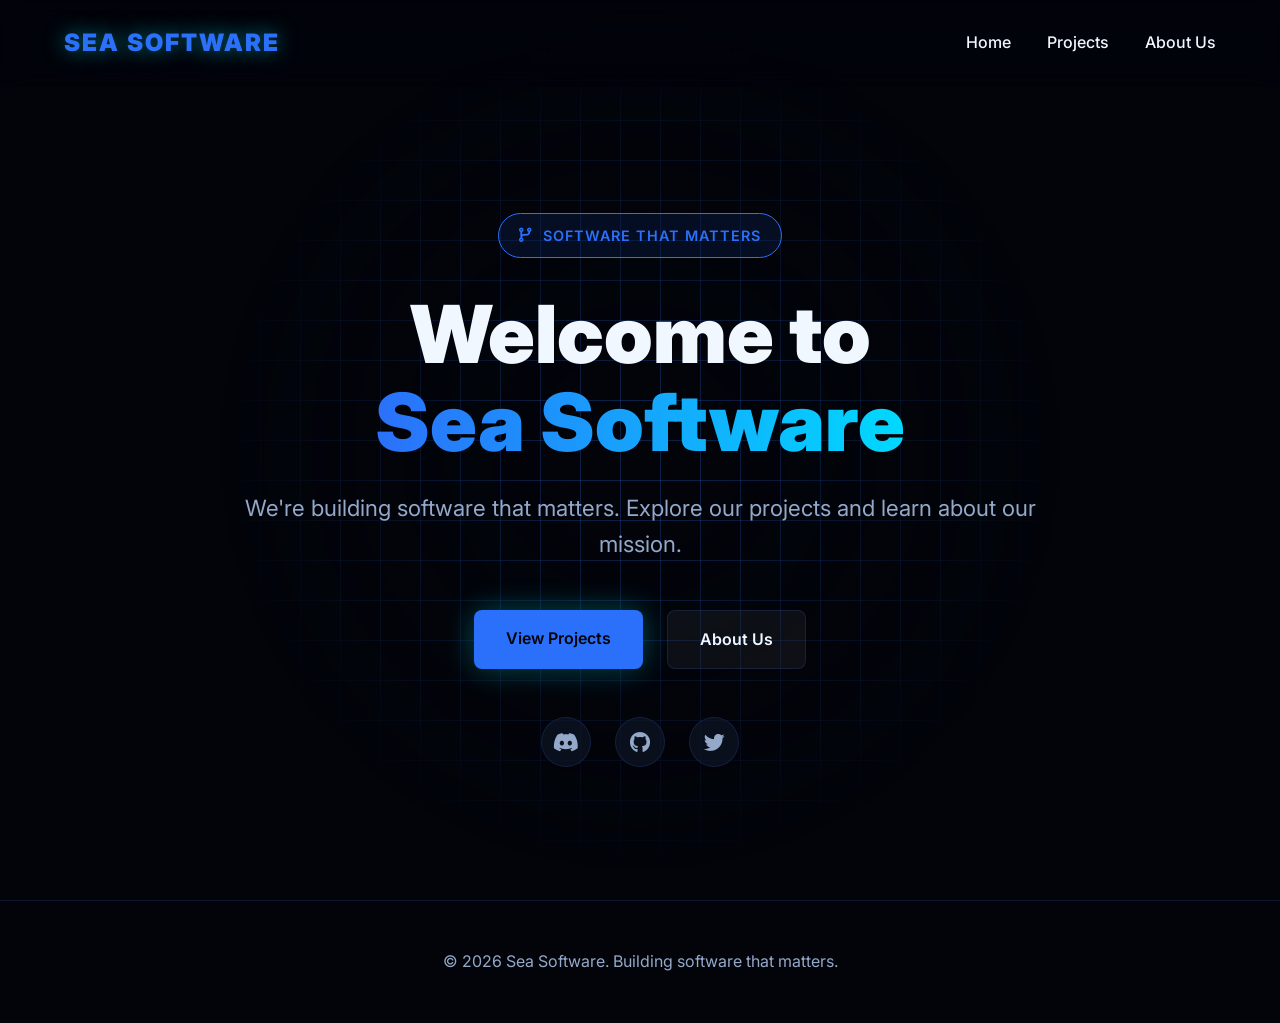
==== commit 5c3af55d: "feat: Introduce About Us and Projects pages, and update homepage title and meta description." ====
--- a/index.html
+++ b/index.html
@@ -4,9 +4,9 @@
 <head>
     <meta charset="UTF-8">
     <meta name="viewport" content="width=device-width, initial-scale=1.0">
-    <title>Sea Software - Coming Soon</title>
+    <title>Sea Software</title>
     <meta name="description"
-        content="Sea Software - Building software that matters. We're making the switch from exploits and cheats to creating meaningful tools - because it's the right choice, always.">
+        content="Sea Software - Building software that matters.">
     <link rel="stylesheet" href="styles.css">
     <link rel="preconnect" href="https://fonts.googleapis.com">
     <link rel="preconnect" href="https://fonts.gstatic.com" crossorigin>
@@ -21,40 +21,37 @@
     <nav class="navbar" id="navbar">
         <div class="logo">Sea Software</div>
         <div class="nav-links">
-            <a href="#home">Home</a>
-            <a href="#announcement">Announcement</a>
+            <a href="index.html">Home</a>
+            <a href="projects.html">Projects</a>
+            <a href="about.html">About Us</a>
         </div>
         <div class="mobile-menu-btn">
             <i class="fa-solid fa-bars"></i>
         </div>
     </nav>
 
-    <!-- Coming Soon Hero -->
+    <!-- Welcome Hero -->
     <header id="home" class="coming-soon-hero">
         <div class="coming-soon-content">
             <div class="status-badge">
                 <i class="fa-solid fa-code-branch"></i>
-                <span>In Development</span>
+                <span>Software That Matters</span>
             </div>
 
             <h1 class="coming-soon-title">
-                <span class="gradient-text">Sea Software</span>
+                Welcome to <span class="gradient-text">Sea Software</span>
             </h1>
 
             <p class="coming-soon-subtitle">
-                We're building something better. Something ethical. Something that matters.
+                We're building software that matters. Explore our projects and learn about our mission.
             </p>
 
-            <div class="countdown-container">
-                <div class="countdown-item">
-                    <div class="countdown-value">
-                        <i class="fa-solid fa-infinity"></i>
-                    </div>
-                    <div class="countdown-label">Coming Soon</div>
-                </div>
+            <div class="hero-actions" style="justify-content: center;">
+                <a href="projects.html" class="cta-button">View Projects</a>
+                <a href="about.html" class="secondary-button">About Us</a>
             </div>
 
-            <div class="social-links">
+            <div class="social-links" style="margin-top: 3rem;">
                 <a href="https://discord.gg/56aX4XrGtP" target="_blank" class="social-link" title="Discord">
                     <i class="fa-brands fa-discord"></i>
                 </a>
@@ -68,132 +65,6 @@
         </div>
     </header>
 
-    <!-- Announcement Section -->
-    <section id="announcement" class="announcement-section">
-        <div class="announcement-container">
-            <div class="announcement-header">
-                <div class="announcement-icon">
-                    <i class="fa-solid fa-heart"></i>
-                </div>
-                <h2 class="announcement-title">Why We're Building Software That Matters</h2>
-                <p class="announcement-date">
-                    <i class="fa-solid fa-calendar"></i>
-                    February 5, 2026
-                </p>
-            </div>
-
-            <div class="announcement-content">
-                <div class="announcement-text">
-                    <h3>From Exploits to Excellence: Our Journey</h3>
-                    <p>
-                        For too long, we've built exploits, external cheats, and tools that broke systems.
-                        While they were technically impressive, they weren't right. They harmed communities,
-                        violated trust, and ultimately contributed nothing meaningful to the world.
-                    </p>
-
-                    <p>
-                        <strong>Today, that changes.</strong>
-                    </p>
-
-                    <p>
-                        We're making the switch to building real software—tools that help people, solve problems,
-                        and create value. Not because it's easier (it's not), and not because it's more profitable
-                        (it isn't). We're doing it because <span class="highlight">it's the right choice. Always.</span>
-                    </p>
-
-                    <div class="quote-block">
-                        <i class="fa-solid fa-quote-left"></i>
-                        <p>
-                            "Ethics isn't about what you can get away with. It's about doing what's right,
-                            even when no one is watching."
-                        </p>
-                    </div>
-
-                    <h3>What This Means</h3>
-                    <ul class="announcement-list">
-                        <li>
-                            <i class="fa-solid fa-check-circle"></i>
-                            <div>
-                                <strong>No More Exploits:</strong> We're done breaking things. From now on,
-                                we build legitimate software that solves real problems.
-                            </div>
-                        </li>
-                        <li>
-                            <i class="fa-solid fa-check-circle"></i>
-                            <div>
-                                <strong>Value Creation:</strong> Our tools will help people be more productive,
-                                creative, and successful—not give unfair advantages.
-                            </div>
-                        </li>
-                        <li>
-                            <i class="fa-solid fa-check-circle"></i>
-                            <div>
-                                <strong>Transparency:</strong> We're open about what we do and how we do it.
-                                No more operating in the shadows.
-                            </div>
-                        </li>
-                        <li>
-                            <i class="fa-solid fa-check-circle"></i>
-                            <div>
-                                <strong>Long-term Impact:</strong> We're building for the future, creating
-                                software that makes a lasting positive difference.
-                            </div>
-                        </li>
-                    </ul>
-
-                    <h3>The Road Ahead</h3>
-                    <p>
-                        This transition won't be easy. We're essentially starting from scratch, rebuilding
-                        our entire approach with ethics and purpose at the core. But we believe it's worth it.
-                        We believe in creating software that genuinely helps people and makes the world better.
-                    </p>
-
-                    <p>
-                        We're committed to this path. We're committed to doing things the right way.
-                        And we're excited to bring you along on this journey.
-                    </p>
-
-                    <div class="signature">
-                        <p>— The Sea Team</p>
-                    </div>
-                </div>
-
-                <div class="announcement-sidebar">
-                    <div class="sidebar-card glass">
-                        <h4><i class="fa-solid fa-lightbulb"></i> Our Values</h4>
-                        <ul>
-                            <li>Ethics First</li>
-                            <li>Community Driven</li>
-                            <li>Transparency</li>
-                            <li>Innovation</li>
-                            <li>Sustainability</li>
-                        </ul>
-                    </div>
-
-                    <div class="sidebar-card glass">
-                        <h4><i class="fa-solid fa-rocket"></i> What's Coming</h4>
-                        <ul>
-                            <li>Productivity Tools</li>
-                            <li>Developer Utilities</li>
-                            <li>Creative Software</li>
-                            <li>Educational Resources</li>
-                            <li>Open Source Projects</li>
-                        </ul>
-                    </div>
-
-                    <div class="sidebar-card glass cta-card">
-                        <h4><i class="fa-solid fa-users"></i> Join Us</h4>
-                        <p>Be part of the change. Join our community and help us build something better.</p>
-                        <a href="https://discord.gg/56aX4XrGtP" target="_blank" class="sidebar-cta">
-                            Join Discord
-                            <i class="fa-solid fa-arrow-right"></i>
-                        </a>
-                    </div>
-                </div>
-            </div>
-        </div>
-    </section>
-
     <footer class="footer">
         <p>&copy; 2026 Sea Software. Building software that matters.</p>
     </footer>
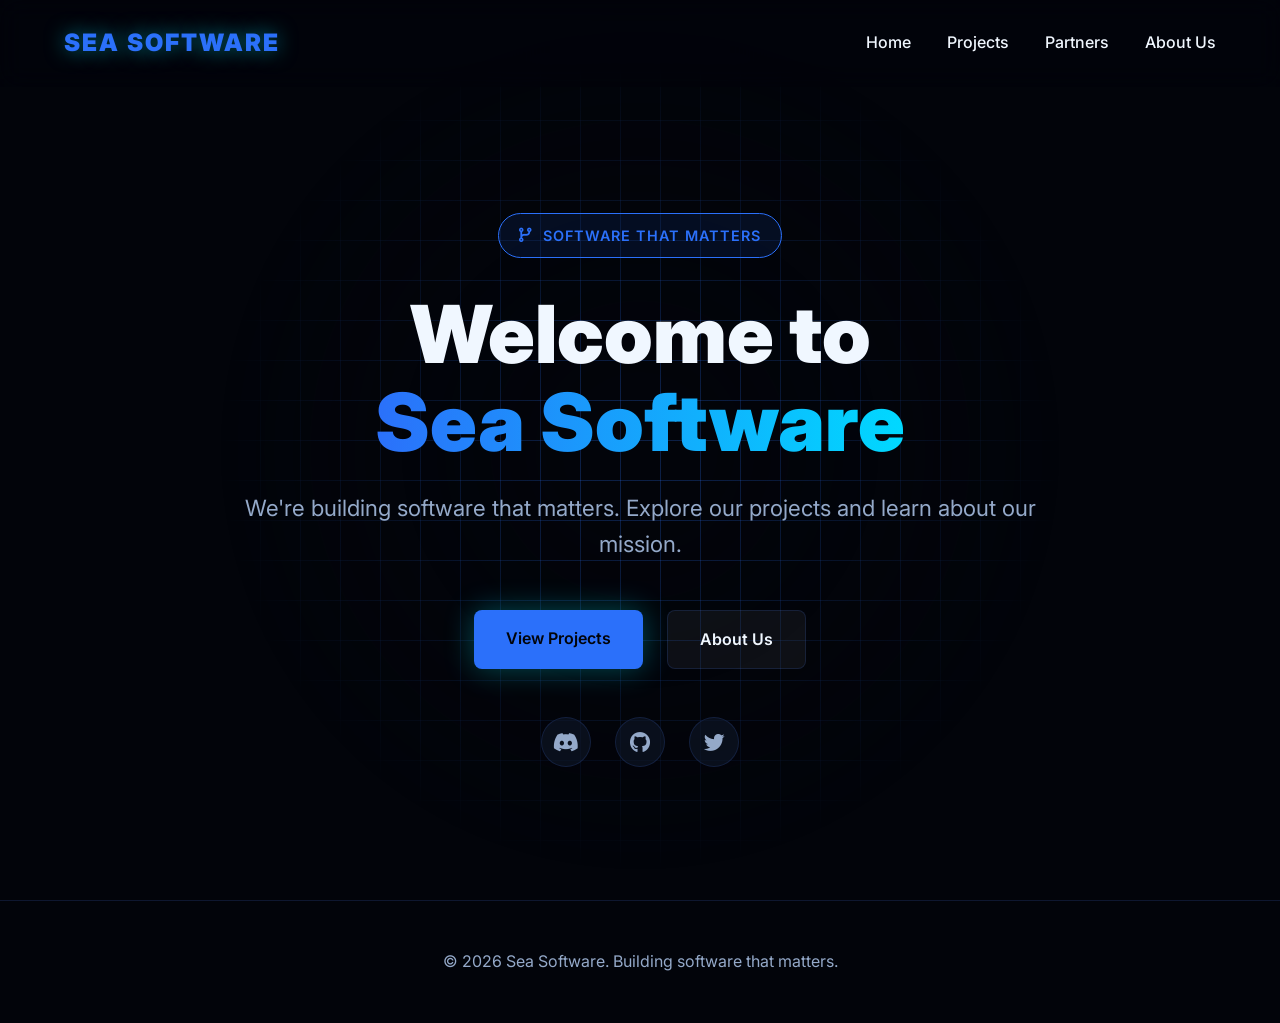
==== commit ee9c7c9b: "feat: Add a new Partners page featuring Code Camp and integrate it into the site navigation." ====
--- a/index.html
+++ b/index.html
@@ -23,6 +23,7 @@
         <div class="nav-links">
             <a href="index.html">Home</a>
             <a href="projects.html">Projects</a>
+            <a href="partners.html">Partners</a>
             <a href="about.html">About Us</a>
         </div>
         <div class="mobile-menu-btn">
@@ -55,10 +56,10 @@
                 <a href="https://discord.gg/56aX4XrGtP" target="_blank" class="social-link" title="Discord">
                     <i class="fa-brands fa-discord"></i>
                 </a>
-                <a href="#" class="social-link" title="GitHub">
+                <a href="https://github.com/seasoftware-dev" class="social-link" title="GitHub">
                     <i class="fa-brands fa-github"></i>
                 </a>
-                <a href="#" class="social-link" title="Twitter">
+                <a href="https://x.com/SeaSoftwareDev" class="social-link" title="Twitter">
                     <i class="fa-brands fa-twitter"></i>
                 </a>
             </div>
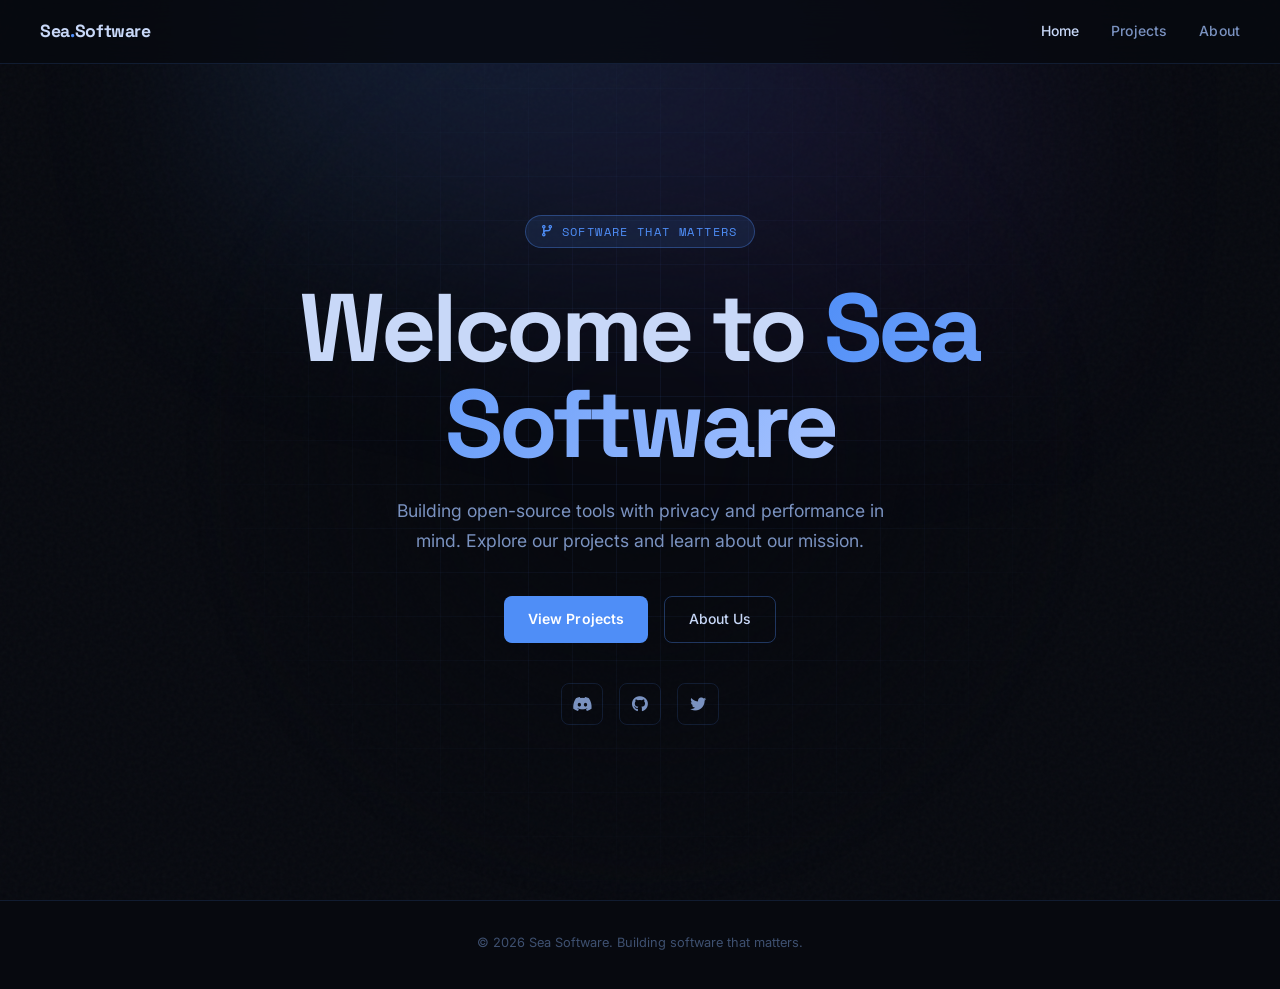
==== commit 11167686: "Add files via upload" ====
--- a/index.html
+++ b/index.html
@@ -1,70 +1,57 @@
 <!DOCTYPE html>
 <html lang="en">
-
 <head>
     <meta charset="UTF-8">
     <meta name="viewport" content="width=device-width, initial-scale=1.0">
     <title>Sea Software</title>
-    <meta name="description"
-        content="Sea Software - Building software that matters.">
+    <meta name="description" content="Sea Software — Building software that matters.">
     <link rel="stylesheet" href="styles.css">
     <link rel="preconnect" href="https://fonts.googleapis.com">
     <link rel="preconnect" href="https://fonts.gstatic.com" crossorigin>
-    <link href="https://fonts.googleapis.com/css2?family=Inter:wght@300;400;500;600;700;800;900&display=swap"
-        rel="stylesheet">
+    <link href="https://fonts.googleapis.com/css2?family=Space+Grotesk:wght@300;400;500;600;700&family=Inter:wght@300;400;500;600&family=Space+Mono:wght@400;700&display=swap" rel="stylesheet">
     <link rel="stylesheet" href="https://cdnjs.cloudflare.com/ajax/libs/font-awesome/6.4.0/css/all.min.css">
 </head>
-
 <body>
     <div class="background-animation"></div>
+    <div class="mesh"></div>
 
     <nav class="navbar" id="navbar">
-        <div class="logo">Sea Software</div>
+        <div class="logo">Sea<span>.</span>Software</div>
         <div class="nav-links">
-            <a href="index.html">Home</a>
+            <a href="index.html" class="active">Home</a>
             <a href="projects.html">Projects</a>
-            <a href="partners.html">Partners</a>
-            <a href="about.html">About Us</a>
+            <a href="about.html">About</a>
         </div>
-        <div class="mobile-menu-btn">
-            <i class="fa-solid fa-bars"></i>
-        </div>
+        <div class="mobile-menu-btn"><i class="fa-solid fa-bars"></i></div>
     </nav>
 
-    <!-- Welcome Hero -->
-    <header id="home" class="coming-soon-hero">
-        <div class="coming-soon-content">
-            <div class="status-badge">
-                <i class="fa-solid fa-code-branch"></i>
-                <span>Software That Matters</span>
-            </div>
-
-            <h1 class="coming-soon-title">
-                Welcome to <span class="gradient-text">Sea Software</span>
-            </h1>
-
-            <p class="coming-soon-subtitle">
-                We're building software that matters. Explore our projects and learn about our mission.
-            </p>
-
-            <div class="hero-actions" style="justify-content: center;">
-                <a href="projects.html" class="cta-button">View Projects</a>
-                <a href="about.html" class="secondary-button">About Us</a>
-            </div>
-
-            <div class="social-links" style="margin-top: 3rem;">
-                <a href="https://discord.gg/56aX4XrGtP" target="_blank" class="social-link" title="Discord">
-                    <i class="fa-brands fa-discord"></i>
-                </a>
-                <a href="https://github.com/seasoftware-dev" class="social-link" title="GitHub">
-                    <i class="fa-brands fa-github"></i>
-                </a>
-                <a href="https://x.com/SeaSoftwareDev" class="social-link" title="Twitter">
-                    <i class="fa-brands fa-twitter"></i>
-                </a>
+    <div class="page-content">
+        <div class="home-hero">
+            <div class="home-hero-inner">
+                <div class="status-badge">
+                    <i class="fa-solid fa-code-branch"></i>
+                    Software That Matters
+                </div>
+                <h1>Welcome to <span class="gradient-text">Sea Software</span></h1>
+                <p>Building open-source tools with privacy and performance in mind. Explore our projects and learn about our mission.</p>
+                <div class="hero-actions" style="justify-content: center; margin-bottom: 2.5rem;">
+                    <a href="projects.html" class="cta-button">View Projects</a>
+                    <a href="about.html" class="secondary-button">About Us</a>
+                </div>
+                <div class="social-links">
+                    <a href="https://discord.gg/56aX4XrGtP" target="_blank" class="social-link" title="Discord">
+                        <i class="fa-brands fa-discord"></i>
+                    </a>
+                    <a href="https://github.com/seasoftware-dev" target="_blank" class="social-link" title="GitHub">
+                        <i class="fa-brands fa-github"></i>
+                    </a>
+                    <a href="https://x.com/SeaSoftwareDev" target="_blank" class="social-link" title="Twitter">
+                        <i class="fa-brands fa-twitter"></i>
+                    </a>
+                </div>
             </div>
         </div>
-    </header>
+    </div>
 
     <footer class="footer">
         <p>&copy; 2026 Sea Software. Building software that matters.</p>
@@ -72,5 +59,4 @@
 
     <script src="script.js"></script>
 </body>
-
-</html>+</html>
--- a/styles.css
+++ b/styles.css
@@ -1,1895 +1,692 @@
+*, *::before, *::after { box-sizing: border-box; margin: 0; padding: 0; }
+
 :root {
-    --primary: #2b70fa;
-    /* Royal Blue */
-    --primary-dark: #1a4bd6;
-    --secondary: #00d9ff;
-    /* Cyan accent */
-    --bg-dark: #02040a;
-    /* Very dark blue-black */
-    --text-light: #f0f7ff;
-    --text-dim: #94a9c9;
-    --glass-bg: rgba(20, 40, 80, 0.3);
-    /* Blue-tinted glass */
-    --glass-border: rgba(60, 100, 200, 0.2);
-    --card-hover: rgba(43, 112, 250, 0.15);
-    --danger: #ff4d4d;
-    --success: #00ff88;
-    --warning: #ffcc00;
-}
-
-* {
-    margin: 0;
-    padding: 0;
-    box-sizing: border-box;
-    scroll-behavior: smooth;
-}
+    --bg:           #07090f;
+    --bg-card:      #0c1220;
+    --primary:      #4f8ef7;
+    --primary-dim:  rgba(79,142,247,0.12);
+    --accent:       #a8c4ff;
+    --text:         #c8d8f8;
+    --text-mid:     #7a92c0;
+    --text-dim:     #3e5070;
+    --border:       rgba(79,142,247,0.15);
+    --border-hard:  rgba(79,142,247,0.35);
+    --glass-bg:     rgba(12,18,32,0.7);
+    --glass-border: rgba(79,142,247,0.18);
+}
+
+html { scroll-behavior: smooth; }
 
 body {
+    background: var(--bg);
+    color: var(--text);
     font-family: 'Inter', sans-serif;
-    background-color: var(--bg-dark);
-    color: var(--text-light);
+    font-size: 16px;
+    line-height: 1.6;
     overflow-x: hidden;
-    line-height: 1.6;
-}
-
-/* Background Animation - Blue Grid */
+}
+
+/* Noise overlay */
+body::before {
+    content: '';
+    position: fixed;
+    inset: 0;
+    background-image: url("data:image/svg+xml,%3Csvg viewBox='0 0 256 256' xmlns='http://www.w3.org/2000/svg'%3E%3Cfilter id='n'%3E%3CfeTurbulence type='fractalNoise' baseFrequency='0.9' numOctaves='4' stitchTiles='stitch'/%3E%3C/filter%3E%3Crect width='100%25' height='100%25' filter='url(%23n)' opacity='0.03'/%3E%3C/svg%3E");
+    pointer-events: none;
+    z-index: 0;
+}
+
+/* Grid background */
 .background-animation {
     position: fixed;
-    top: 0;
-    left: 0;
-    width: 100vw;
-    height: 100vh;
-    z-index: -1;
-    background-color: #02040a;
+    inset: 0;
+    z-index: 0;
+    background-color: var(--bg);
     background-image:
-        linear-gradient(rgba(43, 112, 250, 0.25) 1px, transparent 1px),
-        linear-gradient(90deg, rgba(43, 112, 250, 0.25) 1px, transparent 1px);
-    background-size: 40px 40px;
-    background-position: center top;
-
-    /* Default position if JS fails/loads late */
+        linear-gradient(rgba(79,142,247,0.07) 1px, transparent 1px),
+        linear-gradient(90deg, rgba(79,142,247,0.07) 1px, transparent 1px);
+    background-size: 44px 44px;
     --x: 50vw;
     --y: 50vh;
-
-    /* The spotlight mask */
-    mask-image: radial-gradient(circle 600px at var(--x) var(--y), black 10%, transparent 70%);
-    -webkit-mask-image: radial-gradient(circle 600px at var(--x) var(--y), black 10%, transparent 70%);
-}
-
-/* Optional: Keep a subtle pulse or movement if desired, or remove animation for a static clean grid */
-@keyframes bgPulse {
-    0% {
-        transform: scale(1);
-    }
-
-    100% {
-        transform: scale(1.02);
-    }
-}
-
-@keyframes bgPulse {
-    0% {
-        transform: scale(1);
-        opacity: 0.8;
-    }
-
-    100% {
-        transform: scale(1.1);
-        opacity: 1;
-    }
-}
-
-/* Navbar */
+    mask-image: radial-gradient(circle 650px at var(--x) var(--y), black 10%, transparent 70%);
+    -webkit-mask-image: radial-gradient(circle 650px at var(--x) var(--y), black 10%, transparent 70%);
+}
+
+/* Ambient mesh */
+.mesh {
+    position: fixed;
+    top: -30vh;
+    left: 50%;
+    transform: translateX(-50%);
+    width: 900px;
+    height: 700px;
+    background:
+        radial-gradient(ellipse at 30% 40%, rgba(79,142,247,0.16) 0%, transparent 60%),
+        radial-gradient(ellipse at 70% 60%, rgba(130,80,255,0.09) 0%, transparent 55%);
+    filter: blur(80px);
+    pointer-events: none;
+    z-index: 0;
+    animation: drift 12s ease-in-out infinite alternate;
+}
+
+@keyframes drift {
+    from { transform: translateX(-50%) translateY(0) scale(1); }
+    to   { transform: translateX(-50%) translateY(30px) scale(1.04); }
+}
+
+/* All page content above backgrounds */
+.page-content { position: relative; z-index: 1; }
+
+/* ── Navbar ── */
 .navbar {
     position: fixed;
-    top: 0;
-    width: 100%;
-    padding: 1.5rem 5%;
-    display: flex;
+    top: 0; left: 0; right: 0;
+    z-index: 100;
+    display: flex;
+    align-items: center;
     justify-content: space-between;
-    align-items: center;
-    backdrop-filter: blur(12px);
-    background: rgba(2, 4, 10, 0.7);
-    z-index: 1000;
-    transition: all 0.3s ease;
-    border-bottom: 1px solid transparent;
-}
-
-.navbar.scrolled {
-    padding: 1rem 5%;
-    border-bottom: 1px solid var(--glass-border);
-}
+    padding: 0 2.5rem;
+    height: 64px;
+    background: rgba(7,9,15,0.8);
+    backdrop-filter: blur(18px);
+    border-bottom: 1px solid var(--border);
+    transition: border-color 0.3s;
+}
+
+.navbar.scrolled { border-bottom-color: var(--border-hard); }
 
 .logo {
-    font-size: 1.5rem;
-    font-weight: 900;
-    color: var(--primary);
-    text-transform: uppercase;
-    letter-spacing: 2px;
-    text-shadow: 0 0 20px rgba(0, 242, 255, 0.5);
+    font-family: 'Space Grotesk', sans-serif;
+    font-weight: 700;
+    font-size: 1.1rem;
+    letter-spacing: -0.02em;
+    color: var(--text);
+    text-decoration: none;
+}
+
+.logo span { color: var(--primary); }
+
+.nav-links {
+    display: flex;
+    gap: 2rem;
 }
 
 .nav-links a {
-    color: var(--text-light);
-    text-decoration: none;
-    margin-left: 2rem;
+    font-size: 0.875rem;
     font-weight: 500;
-    transition: color 0.3s ease;
-    font-size: 1rem;
-}
-
-.nav-links a:hover {
-    color: var(--primary);
-}
-
-.cta-button-small {
-    background: rgba(0, 242, 255, 0.1);
-    padding: 0.5rem 1.2rem;
-    border-radius: 5px;
-    border: 1px solid var(--primary);
-    color: var(--primary) !important;
-}
-
-.cta-button-small:hover {
-    background: var(--primary);
-    color: var(--bg-dark) !important;
-    box-shadow: 0 0 15px var(--primary);
-}
+    color: var(--text-mid);
+    text-decoration: none;
+    letter-spacing: 0.01em;
+    transition: color 0.2s;
+}
+
+.nav-links a:hover,
+.nav-links a.active { color: var(--text); }
 
 .mobile-menu-btn {
     display: none;
-    font-size: 1.5rem;
     cursor: pointer;
-}
-
-/* Hero Section */
+    color: var(--text-mid);
+    font-size: 1.2rem;
+}
+
+/* ── Shared section layout ── */
+.section-inner {
+    max-width: 1100px;
+    margin: 0 auto;
+    padding: 0 2.5rem;
+}
+
+.rule {
+    max-width: 1100px;
+    margin: 0 auto;
+    padding: 0 2.5rem;
+}
+
+.rule hr {
+    border: none;
+    border-top: 1px solid var(--border);
+}
+
+/* ── Section label ── */
+.section-eyebrow {
+    font-family: 'Space Mono', monospace;
+    font-size: 0.7rem;
+    letter-spacing: 0.18em;
+    color: var(--text-dim);
+    text-transform: uppercase;
+    margin-bottom: 2.5rem;
+}
+
+.section-title {
+    font-family: 'Space Grotesk', sans-serif;
+    font-size: clamp(1.6rem, 3vw, 2.2rem);
+    font-weight: 700;
+    letter-spacing: -0.025em;
+    color: var(--text);
+    margin-bottom: 1rem;
+}
+
+/* ── Hero (standard pages) ── */
 .hero {
+    min-height: 52vh;
+    display: flex;
+    flex-direction: column;
+    justify-content: flex-end;
+    padding: 140px 2.5rem 80px;
+    max-width: 1100px;
+    margin: 0 auto;
+}
+
+.hero-eyebrow {
+    font-family: 'Space Mono', monospace;
+    font-size: 0.75rem;
+    color: var(--primary);
+    letter-spacing: 0.15em;
+    text-transform: uppercase;
+    margin-bottom: 1.25rem;
+}
+
+.hero h1,
+.hero-title {
+    font-family: 'Space Grotesk', sans-serif;
+    font-size: clamp(2.8rem, 6vw, 5.5rem);
+    font-weight: 700;
+    line-height: 1.04;
+    letter-spacing: -0.035em;
+    color: var(--text);
+}
+
+.gradient-text {
+    background: linear-gradient(120deg, #4f8ef7, #a8c4ff);
+    -webkit-background-clip: text;
+    -webkit-text-fill-color: transparent;
+    background-clip: text;
+}
+
+.hero-subtitle,
+.hero-sub {
+    margin-top: 1.5rem;
+    font-size: 1.05rem;
+    color: var(--text-mid);
+    max-width: 52ch;
+    line-height: 1.7;
+}
+
+/* ── Home hero ── */
+.home-hero {
     min-height: 100vh;
     display: flex;
     align-items: center;
-    justify-content: space-between;
-    padding: 0 10%;
-    padding-top: 80px;
-    /* Navbar offset */
+    justify-content: center;
+    text-align: center;
+    padding: 120px 2.5rem 80px;
     position: relative;
-    overflow: hidden;
-}
-
-.hero-content {
-    max-width: 600px;
-    z-index: 1;
-}
-
-.hero-title {
-    font-size: 4rem;
-    line-height: 1.1;
+}
+
+.home-hero-inner { max-width: 720px; }
+
+.status-badge {
+    display: inline-flex;
+    align-items: center;
+    gap: 0.5rem;
+    font-family: 'Space Mono', monospace;
+    font-size: 0.72rem;
+    letter-spacing: 0.12em;
+    color: var(--primary);
+    text-transform: uppercase;
+    border: 1px solid var(--border-hard);
+    background: var(--primary-dim);
+    padding: 0.4rem 1rem;
+    border-radius: 100px;
+    margin-bottom: 2rem;
+}
+
+.home-hero h1 {
+    font-family: 'Space Grotesk', sans-serif;
+    font-size: clamp(3rem, 8vw, 6rem);
+    font-weight: 700;
+    letter-spacing: -0.04em;
+    line-height: 1;
+    color: var(--text);
     margin-bottom: 1.5rem;
-    font-weight: 700;
-}
-
-.gradient-text {
-    background: linear-gradient(90deg, var(--primary), var(--secondary));
-    -webkit-background-clip: text;
-    background-clip: text;
-    -webkit-text-fill-color: transparent;
-    display: inline-block;
-}
-
-.hero-subtitle {
-    font-size: 1.2rem;
-    color: var(--text-dim);
-    margin-bottom: 2rem;
-    max-width: 80%;
-}
-
-.platform-badges {
+}
+
+.home-hero p {
+    font-size: 1.1rem;
+    color: var(--text-mid);
+    max-width: 48ch;
+    margin: 0 auto 2.5rem;
+    line-height: 1.7;
+}
+
+/* ── Buttons ── */
+.hero-actions, .btn-group {
     display: flex;
     gap: 1rem;
-    margin-bottom: 2.5rem;
     flex-wrap: wrap;
 }
 
-.badge {
-    background: var(--glass-bg);
-    border: 1px solid var(--glass-border);
+.cta-button {
+    display: inline-flex;
+    align-items: center;
+    gap: 0.5rem;
+    background: var(--primary);
+    color: #fff;
+    font-weight: 600;
+    font-size: 0.875rem;
+    padding: 0.7rem 1.5rem;
+    border-radius: 8px;
+    text-decoration: none;
+    transition: background 0.2s, transform 0.2s;
+    letter-spacing: 0.01em;
+}
+
+.cta-button:hover { background: #6ba3f8; transform: translateY(-1px); }
+
+.secondary-button, .cta-button-secondary {
+    display: inline-flex;
+    align-items: center;
+    gap: 0.5rem;
+    background: transparent;
+    color: var(--text);
+    font-weight: 500;
+    font-size: 0.875rem;
+    padding: 0.7rem 1.5rem;
+    border-radius: 8px;
+    border: 1px solid var(--border-hard);
+    text-decoration: none;
+    transition: border-color 0.2s, color 0.2s;
+}
+
+.secondary-button:hover,
+.cta-button-secondary:hover { border-color: var(--primary); color: var(--primary); }
+
+.cta-button-small {
+    display: inline-flex;
+    align-items: center;
+    gap: 0.5rem;
+    background: var(--primary-dim);
+    color: var(--primary);
+    font-weight: 500;
+    font-size: 0.8rem;
     padding: 0.5rem 1rem;
-    border-radius: 50px;
-    font-size: 0.9rem;
-    color: var(--text-dim);
-    display: flex;
-    align-items: center;
-    gap: 0.5rem;
-}
-
-.badge.coming-soon {
-    opacity: 0.7;
-    border-style: dashed;
-}
-
-.hero-actions {
-    display: flex;
-    gap: 1.5rem;
-}
-
-.cta-button,
-.secondary-button {
-    padding: 1rem 2rem;
+    border-radius: 6px;
+    border: 1px solid var(--border-hard);
+    text-decoration: none;
+    transition: background 0.2s;
+}
+
+.cta-button-small:hover { background: rgba(79,142,247,0.2); }
+
+/* ── Social links ── */
+.social-links {
+    display: flex;
+    gap: 1rem;
+    justify-content: center;
+}
+
+.social-link {
+    width: 42px; height: 42px;
+    display: flex; align-items: center; justify-content: center;
+    border: 1px solid var(--border);
     border-radius: 8px;
-    text-decoration: none;
+    color: var(--text-mid);
+    text-decoration: none;
+    font-size: 1rem;
+    transition: border-color 0.2s, color 0.2s;
+}
+
+.social-link:hover { border-color: var(--primary); color: var(--primary); }
+
+/* ── Cards ── */
+.feature-card, .info-card {
+    background: var(--bg-card);
+    border: 1px solid var(--border);
+    border-radius: 16px;
+    padding: 2rem;
+    transition: border-color 0.3s, transform 0.3s, box-shadow 0.3s;
+}
+
+.feature-card:hover, .info-card:hover {
+    border-color: var(--border-hard);
+    transform: translateY(-4px);
+    box-shadow: 0 12px 40px rgba(79,142,247,0.1);
+}
+
+.feature-card h3, .info-card h4 {
+    font-family: 'Space Grotesk', sans-serif;
+    font-size: 1.15rem;
     font-weight: 600;
-    transition: all 0.3s ease;
-    display: inline-block;
-}
-
-.cta-button {
-    background: var(--primary);
-    color: var(--bg-dark);
-    box-shadow: 0 0 30px rgba(0, 242, 255, 0.3);
-}
-
-.cta-button:hover {
-    transform: translateY(-3px);
-    box-shadow: 0 0 50px rgba(0, 242, 255, 0.5);
-    background: #fff;
-}
-
-.secondary-button {
-    border: 1px solid var(--glass-border);
-    color: var(--text-light);
-    background: rgba(255, 255, 255, 0.05);
-}
-
-.secondary-button:hover {
-    background: rgba(255, 255, 255, 0.1);
-    border-color: var(--text-light);
-}
-
-/* Floating Card Animation */
-.hero-visual {
-    position: relative;
-    width: 400px;
-    height: 300px;
-    display: flex;
-    justify-content: center;
-    align-items: center;
-}
-
-.floating-card {
-    width: 100%;
-    background: rgba(16, 24, 40, 0.8);
-    border: 1px solid var(--glass-border);
-    border-radius: 12px;
-    padding: 20px;
-    box-shadow: 0 20px 50px rgba(0, 0, 0, 0.5);
-    backdrop-filter: blur(20px);
-    animation: float 6s ease-in-out infinite;
-    transform-style: preserve-3d;
-    perspective: 1000px;
-}
-
-@keyframes float {
-    0% {
-        transform: translateY(0px) rotateX(0) rotateY(0);
-    }
-
-    50% {
-        transform: translateY(-20px) rotateX(2deg) rotateY(-2deg);
-    }
-
-    100% {
-        transform: translateY(0px) rotateX(0) rotateY(0);
-    }
-}
-
-.card-header {
-    display: flex;
-    gap: 8px;
-    margin-bottom: 20px;
-    border-bottom: 1px solid var(--glass-border);
-    padding-bottom: 15px;
-}
-
-.dot {
-    width: 12px;
-    height: 12px;
-    border-radius: 50%;
-}
-
-.red {
-    background: #ff5f56;
-}
-
-.yellow {
-    background: #ffbd2e;
-}
-
-.green {
-    background: #27c93f;
-}
-
-.code-line {
-    font-family: 'Consolas', monospace;
-    font-size: 0.9rem;
-    margin-bottom: 8px;
-    color: var(--text-dim);
-}
-
-.cmd {
-    color: #c678dd;
-}
-
-.id {
-    color: #d19a66;
-}
-
-.str {
-    color: #98c379;
-}
-
-.func {
-    color: #61afef;
-}
-
-.success {
-    color: var(--success);
-}
-
-.info {
-    color: var(--primary);
-}
-
-/* Features Section */
-.features-section {
-    padding: 100px 10%;
-}
-
-/* Scroll Animation States */
-.feature-card,
-.section-title,
-.hero-content,
-.hero-visual {
-    opacity: 0;
-    transform: translateY(30px);
-    transition: opacity 0.8s ease-out, transform 0.8s cubic-bezier(0.2, 0.8, 0.2, 1);
-}
-
-.visible {
-    opacity: 1 !important;
-    transform: translateY(0) !important;
-}
-
-/* Stagger animations for grid items */
-.feature-card:nth-child(2) {
-    transition-delay: 0.1s;
-}
-
-.feature-card:nth-child(3) {
-    transition-delay: 0.2s;
-}
-
-.feature-card:nth-child(4) {
-    transition-delay: 0.3s;
-}
-
-.section-title {
-    text-align: center;
-    font-size: 2.5rem;
-    margin-bottom: 3rem;
-    background: linear-gradient(180deg, #fff, var(--text-dim));
-    -webkit-background-clip: text;
-    background-clip: text;
-    -webkit-text-fill-color: transparent;
-}
-
-.section-subtitle {
-    text-align: center;
-    color: var(--text-dim);
-    font-size: 1.1rem;
-    margin-top: -2.0rem;
-    margin-bottom: 4rem;
-    max-width: 800px;
-    margin-left: auto;
-    margin-right: auto;
-    line-height: 1.6;
-}
-
-.features-grid {
+    color: var(--text);
+    margin-bottom: 0.75rem;
+}
+
+.feature-card p, .info-card p {
+    color: var(--text-mid);
+    font-size: 0.93rem;
+    line-height: 1.65;
+}
+
+/* ── Icon boxes ── */
+.icon-box {
+    width: 48px; height: 48px;
+    background: var(--primary-dim);
+    border: 1px solid var(--border-hard);
+    border-radius: 10px;
+    display: flex; align-items: center; justify-content: center;
+    font-size: 1.25rem;
+    color: var(--primary);
+    margin-bottom: 1.25rem;
+}
+
+/* ── Grids ── */
+.features-grid, .info-grid {
     display: grid;
     grid-template-columns: repeat(auto-fit, minmax(280px, 1fr));
-    gap: 2rem;
-}
-
-.feature-card {
-    background: var(--glass-bg);
-    border: 1px solid var(--glass-border);
-    padding: 2.5rem;
-    /* Increased padding */
-    border-radius: 16px;
-    transition: all 0.4s ease;
-    cursor: default;
-    position: relative;
-    overflow: hidden;
-}
-
-/* Shine Effect */
-.feature-card::before {
-    content: '';
-    position: absolute;
-    top: 0;
-    left: -100%;
-    width: 100%;
-    height: 100%;
-    background: linear-gradient(90deg, transparent, rgba(255, 255, 255, 0.05), transparent);
-    transition: 0.5s;
-    pointer-events: none;
-}
-
-.feature-card:hover::before {
-    left: 100%;
-}
-
-.feature-card:hover {
-    transform: translateY(-5px);
-    background: var(--card-hover);
-    border-color: var(--primary);
-    box-shadow: 0 10px 40px rgba(43, 112, 250, 0.1);
-}
-
-.icon-box {
-    font-size: 2rem;
-    color: var(--primary);
-    margin-bottom: 1.5rem;
-    display: inline-flex;
-    padding: 12px;
-    background: rgba(43, 112, 250, 0.1);
-    border-radius: 12px;
-    border: 1px solid rgba(43, 112, 250, 0.2);
-}
-
-.feature-card h3 {
-    margin-bottom: 1rem;
-    font-size: 1.5rem;
-}
-
-.feature-card p {
-    color: var(--text-dim);
-}
-
-/* Executor Section */
-.executor-section {
-    padding: 100px 10%;
-    position: relative;
-    z-index: 2;
-}
-
-.executor-container {
-    max-width: 900px;
+    gap: 1.5rem;
+}
+
+/* ── Sections ── */
+.features-section {
+    padding: 80px 2.5rem;
+    max-width: 1100px;
     margin: 0 auto;
-    background: rgba(10, 15, 30, 0.6);
-    padding: 2px;
-    border-radius: 12px;
-    box-shadow: 0 30px 60px rgba(0, 0, 0, 0.6);
-    border: 1px solid var(--glass-border);
-}
-
-.executor-window {
-    background: #1e1e1e;
-    border-radius: 10px;
-    overflow: hidden;
-    display: flex;
-    flex-direction: column;
-    height: 600px;
-    /* Increased height for terminal */
-}
-
-.window-topbar {
-    background: #252526;
-    padding: 10px 15px;
-    display: flex;
-    justify-content: space-between;
-    align-items: center;
-    border-bottom: 1px solid #333;
-}
-
-.window-title {
-    font-size: 0.9rem;
-    color: #cccccc;
-    display: flex;
-    align-items: center;
-    gap: 8px;
-}
-
-.window-controls {
-    display: flex;
-    gap: 8px;
-}
-
-.win-btn {
-    width: 12px;
-    height: 12px;
-    border-radius: 50%;
-}
-
-.minimize {
-    background: #f1fa8c;
-}
-
-.maximize {
-    background: #50fa7b;
-}
-
-.close {
-    background: #ff5555;
-}
-
-.window-body {
-    flex: 1;
-    display: flex;
-    background: #1e1e1e;
-    overflow: hidden;
-}
-
-.sidebar {
-    width: 50px;
-    background: #252526;
-    display: flex;
-    flex-direction: column;
-    align-items: center;
-    padding-top: 10px;
-    border-right: 1px solid #333;
-}
-
-.sidebar-item {
-    color: #858585;
-    font-size: 1.2rem;
-    padding: 15px 0;
-    cursor: pointer;
-    transition: color 0.3s;
-    width: 100%;
-    text-align: center;
-    border-left: 2px solid transparent;
-}
-
-.sidebar-item:hover,
-.sidebar-item.active {
-    color: var(--text-light);
-}
-
-.sidebar-item.active {
-    border-left-color: var(--primary);
-}
-
-.main-editor-view {
-    flex: 1;
-    display: flex;
-    flex-direction: column;
-}
-
-.editor-area {
-    flex: 2;
-    /* Takes more space than terminal */
-    display: flex;
-    font-family: 'Consolas', 'Monaco', monospace;
-    font-size: 14px;
-    border-bottom: 1px solid #333;
-}
-
-.line-numbers {
-    width: 40px;
-    background: #1e1e1e;
-    color: #858585;
-    text-align: right;
-    padding: 10px 10px 10px 0;
-    line-height: 1.5;
-    user-select: none;
-    border-right: 1px solid #333;
-}
-
-.code-content {
-    flex: 1;
-    background: #1e1e1e;
-    color: #d4d4d4;
-    padding: 10px;
-    outline: none;
-    line-height: 1.5;
-    white-space: pre;
-    overflow: auto;
-    caret-color: var(--text-light);
-}
-
-/* Terminal Styles */
-.terminal-area {
-    flex: 1;
-    background: #1e1e1e;
-    display: flex;
-    flex-direction: column;
-}
-
-.terminal-header {
-    background: #252526;
-    color: #cccccc;
-    font-size: 0.8rem;
-    padding: 5px 15px;
-    display: flex;
-    justify-content: space-between;
-    align-items: center;
-    border-bottom: 1px solid #333;
-    text-transform: uppercase;
-    font-weight: 600;
-}
-
-.terminal-content {
-    flex: 1;
-    padding: 10px;
-    font-family: 'Consolas', monospace;
-    font-size: 0.85rem;
-    overflow-y: auto;
-    color: #d4d4d4;
-    display: flex;
-    flex-direction: column;
-    gap: 4px;
-}
-
-.log-info {
-    color: #61afef;
-}
-
-.log-success {
-    color: #98c379;
-}
-
-.log-warn {
-    color: #e5c07b;
-}
-
-/* Toolbar */
-.window-toolbar {
-    height: 40px;
-    background: #007acc;
-    /* VS Code blue status bar */
-    color: White;
-    display: flex;
-    align-items: center;
-    padding: 0 15px;
-    gap: 15px;
-    font-size: 0.9rem;
-}
-
-.exec-btn {
-    background: transparent;
-    border: none;
-    color: rgba(255, 255, 255, 0.8);
-    padding: 0;
-    cursor: pointer;
-    font-size: 0.85rem;
-    display: flex;
-    align-items: center;
-    gap: 6px;
-    transition: color 0.2s;
-}
-
-.exec-btn:hover {
-    color: #fff;
-}
-
-.exec-btn.primary {
-    font-weight: 600;
-    color: #fff;
-}
-
-.divider {
-    width: 1px;
-    height: 15px;
-    background: rgba(255, 255, 255, 0.3);
-}
-
-/* Games Hub Section */
-.games-section {
-    padding: 50px 10%;
-    position: relative;
-    z-index: 2;
-}
-
-.games-grid {
-    display: grid;
-    grid-template-columns: repeat(auto-fill, minmax(280px, 1fr));
-    gap: 25px;
-}
-
-.game-card {
-    background: linear-gradient(145deg, rgba(20, 30, 50, 0.8), rgba(5, 10, 20, 0.95));
-    border: 1px solid var(--glass-border);
-    border-radius: 12px;
-    overflow: hidden;
-    /* Important for thumbnail image */
-    transition: transform 0.3s, box-shadow 0.3s;
-    display: flex;
-    flex-direction: column;
-}
-
-.game-card:hover {
-    transform: translateY(-5px);
-    box-shadow: 0 15px 35px rgba(0, 0, 0, 0.6);
-    border-color: var(--primary-dark);
-}
-
-.game-thumbnail {
-    height: 140px;
-    background: linear-gradient(45deg, #1cb5e0, #000851);
-    /* Default gradient */
-    position: relative;
-    display: flex;
-    justify-content: center;
-    align-items: center;
-    font-size: 3rem;
-    color: rgba(255, 255, 255, 0.2);
-}
-
-.game-thumbnail .overlay {
-    position: absolute;
-    top: 0;
-    left: 0;
-    width: 100%;
-    height: 100%;
-    background: linear-gradient(to bottom, transparent, rgba(20, 30, 50, 0.8));
-}
-
-.game-thumbnail i {
-    z-index: 1;
-    filter: drop-shadow(0 0 10px rgba(0, 0, 0, 0.5));
-}
-
-.game-status {
-    position: absolute;
-    top: 10px;
-    right: 10px;
-    font-size: 0.75rem;
-    padding: 4px 8px;
-    border-radius: 4px;
-    display: flex;
-    align-items: center;
-    gap: 6px;
-    font-weight: 700;
-    z-index: 10;
-    background: rgba(0, 0, 0, 0.6);
-    backdrop-filter: blur(4px);
-}
-
-.game-status.online {
-    color: var(--success);
-    border: 1px solid rgba(0, 255, 136, 0.3);
-}
-
-.game-status.warning {
-    color: var(--warning);
-    border: 1px solid rgba(255, 204, 0, 0.3);
-}
-
-.status-dot {
-    width: 6px;
-    height: 6px;
-    border-radius: 50%;
-    background: currentColor;
-    box-shadow: 0 0 8px currentColor;
-    animation: blink 2s infinite;
-}
-
-@keyframes blink {
-
-    0%,
-    100% {
-        opacity: 1;
-    }
-
-    50% {
-        opacity: 0.5;
-    }
-}
-
-.game-info {
-    padding: 20px;
-    flex: 1;
-    display: flex;
-    flex-direction: column;
-}
-
-.game-info h3 {
-    margin-bottom: 15px;
-    font-size: 1.3rem;
-    color: var(--text-light);
-    line-height: 1.3;
-}
-
-.game-stats {
-    display: flex;
-    flex-direction: column;
-    gap: 8px;
-    margin-bottom: 20px;
-    flex: 1;
-}
-
-.stat {
-    color: var(--text-dim);
-    font-size: 0.85rem;
-    display: flex;
-    align-items: center;
-    gap: 10px;
-}
-
-.stat i {
-    width: 16px;
-    text-align: center;
-    color: var(--primary);
-}
-
-.join-btn {
-    width: 100%;
-    padding: 12px;
-    border: none;
-    border-radius: 6px;
-    background: var(--primary-dark);
-    color: #000;
-    font-weight: 700;
-    cursor: pointer;
-    transition: all 0.3s;
-    text-transform: uppercase;
-    font-size: 0.9rem;
-    letter-spacing: 0.5px;
-}
-
-.join-btn:hover {
-    background: var(--primary);
-    box-shadow: 0 0 20px rgba(0, 242, 255, 0.3);
-}
-
-.join-btn.disabled {
-    background: #333;
-    color: #777;
-    cursor: not-allowed;
-    box-shadow: none;
-}
-
-/* TOS Section */
-.tos-section {
-    padding: 100px 10%;
-    background: linear-gradient(180deg, transparent, rgba(0, 0, 0, 0.5));
-}
-
-.tos-subtitle {
-    text-align: center;
-    color: var(--text-dim);
-    margin-bottom: 3rem;
-    margin-top: -2rem;
-}
-
-.tos-container {
-    background: var(--glass-bg);
-    border: 1px solid var(--glass-border);
+}
+
+.announcement-section {
+    padding: 80px 2.5rem;
+}
+
+.announcement-container {
+    max-width: 1100px;
+    margin: 0 auto;
+    background: var(--bg-card);
+    border: 1px solid var(--border);
     border-radius: 20px;
     padding: 3rem;
-    max-width: 900px;
-    margin: 0 auto;
-    backdrop-filter: blur(20px);
-}
-
-.tos-group {
-    margin-bottom: 3rem;
-}
-
-.tos-group:last-child {
-    margin-bottom: 0;
-}
-
-.tos-group h3 {
-    font-size: 1.8rem;
-    margin-bottom: 1.5rem;
-    display: flex;
-    align-items: center;
-    gap: 1rem;
-}
-
-.forbidden h3 {
-    color: var(--danger);
-    text-shadow: 0 0 15px rgba(255, 77, 77, 0.4);
-}
-
-.allowed h3 {
-    color: var(--success);
-    text-shadow: 0 0 15px rgba(0, 255, 136, 0.4);
-}
-
-.special h3 {
-    color: var(--warning);
-    text-shadow: 0 0 15px rgba(255, 204, 0, 0.4);
-}
-
-.tos-group ul {
+}
+
+.announcement-text h3 {
+    font-family: 'Space Grotesk', sans-serif;
+    font-size: 1.5rem;
+    font-weight: 600;
+    letter-spacing: -0.02em;
+    color: var(--text);
+    margin-bottom: 1.25rem;
+}
+
+.announcement-text p {
+    color: var(--text-mid);
+    margin-bottom: 1rem;
+    font-size: 0.97rem;
+    max-width: 70ch;
+}
+
+.announcement-text strong { color: var(--text); }
+
+/* Pullquote */
+.pullquote {
+    margin-top: 2rem;
+    padding: 1.25rem 1.75rem;
+    border-left: 2px solid var(--primary);
+    background: var(--primary-dim);
+    border-radius: 0 8px 8px 0;
+}
+
+.pullquote p {
+    font-family: 'Space Grotesk', sans-serif;
+    font-size: 1rem;
+    font-weight: 500;
+    color: var(--accent);
+    font-style: italic;
+    margin: 0;
+    max-width: none;
+}
+
+/* ── Badge ── */
+.badge {
+    display: inline-block;
+    background: var(--primary-dim);
+    border: 1px solid var(--border-hard);
+    color: var(--primary);
+    font-size: 0.72rem;
+    font-weight: 600;
+    padding: 0.22rem 0.6rem;
+    border-radius: 100px;
+    letter-spacing: 0.04em;
+    margin-right: 0.4rem;
+    margin-bottom: 0.4rem;
+}
+
+/* ── Feature list ── */
+.feature-list {
     list-style: none;
-    padding-left: 20px;
-    border-left: 2px solid var(--glass-border);
-}
-
-.tos-group li {
-    margin-bottom: 1rem;
-    font-size: 1.1rem;
-    position: relative;
-    padding-left: 10px;
-}
-
-.tos-group li::before {
-    content: '';
-    position: absolute;
-    left: -26px;
-    /* Align with border */
-    top: 10px;
-    width: 10px;
-    height: 10px;
-    border-radius: 50%;
-    background: var(--text-dim);
-    transition: all 0.3s ease;
-}
-
-.forbidden li::before {
-    background: var(--danger);
-}
-
-.allowed li::before {
-    background: var(--success);
-}
-
-.special li::before {
-    background: var(--warning);
-}
-
-.tos-group li:hover::before {
-    transform: scale(1.5);
-    box-shadow: 0 0 10px currentColor;
-}
-
-/* Coming Soon Page */
-.coming-soon-hero {
-    min-height: 100vh;
-    display: flex;
-    align-items: center;
-    justify-content: center;
-    padding: 0 10%;
-    padding-top: 80px;
-    position: relative;
-    overflow: hidden;
-    text-align: center;
-}
-
-.coming-soon-content {
-    max-width: 800px;
-    z-index: 1;
-}
-
-.status-badge {
-    display: inline-flex;
-    align-items: center;
-    gap: 10px;
-    padding: 10px 20px;
-    background: rgba(43, 112, 250, 0.1);
-    border: 1px solid var(--primary);
-    border-radius: 50px;
-    color: var(--primary);
-    font-size: 0.9rem;
-    font-weight: 600;
-    margin-bottom: 2rem;
-    text-transform: uppercase;
-    letter-spacing: 1px;
-}
-
-.coming-soon-title {
-    font-size: 5rem;
-    line-height: 1.1;
-    margin-bottom: 1.5rem;
-    font-weight: 900;
-}
-
-.coming-soon-subtitle {
-    font-size: 1.4rem;
-    color: var(--text-dim);
-    margin-bottom: 3rem;
-    line-height: 1.6;
-}
-
-.countdown-container {
-    display: flex;
-    justify-content: center;
-    gap: 2rem;
-    margin-bottom: 3rem;
-}
-
-.countdown-item {
+    padding: 0;
     display: flex;
     flex-direction: column;
-    align-items: center;
-    gap: 1rem;
-}
-
-.countdown-value {
-    font-size: 4rem;
-    font-weight: 900;
-    color: var(--primary);
-    text-shadow: 0 0 30px rgba(43, 112, 250, 0.5);
-}
-
-.countdown-label {
-    font-size: 1rem;
+    gap: 0.75rem;
+}
+
+.feature-list li {
+    display: flex;
+    align-items: flex-start;
+    gap: 0.7rem;
+    color: var(--text-mid);
+    font-size: 0.95rem;
+}
+
+.feature-list li i {
+    color: var(--primary);
+    margin-top: 3px;
+    flex-shrink: 0;
+}
+
+/* ── Code block ── */
+.code-block {
+    background: rgba(0,0,0,0.4);
+    border: 1px solid var(--border);
+    border-radius: 10px;
+    padding: 1.5rem 1.75rem;
+    font-family: 'Space Mono', monospace;
+    font-size: 0.85rem;
+    color: #a8d8ff;
+    overflow-x: auto;
+    line-height: 1.75;
+    margin-top: 1rem;
+}
+
+.code-block .comment { color: #4a6a8a; }
+.code-block .keyword { color: #c678dd; }
+.code-block .string  { color: #98c379; }
+.code-block .func    { color: #61afef; }
+.code-block .number  { color: #d19a66; }
+
+/* ── About page mission ── */
+.mission {
+    display: grid;
+    grid-template-columns: 140px 1fr;
+    gap: 4rem;
+    align-items: start;
+}
+
+.mission-label {
+    font-family: 'Space Mono', monospace;
+    font-size: 0.7rem;
+    letter-spacing: 0.18em;
     color: var(--text-dim);
     text-transform: uppercase;
-    letter-spacing: 2px;
-    font-weight: 600;
-}
-
-.notify-section {
-    margin-bottom: 3rem;
-}
-
-.notify-text {
-    font-size: 1.1rem;
-    color: var(--text-light);
-    margin-bottom: 1.5rem;
-}
-
-.notify-form {
-    display: flex;
-    gap: 1rem;
+    padding-top: 0.4rem;
+}
+
+/* ── Owner card ── */
+.owner-card {
+    display: grid;
+    grid-template-columns: auto 1fr;
+    gap: 2.5rem;
+    align-items: center;
+    background: var(--bg-card);
+    border: 1px solid var(--border);
+    border-radius: 20px;
+    padding: 2.5rem;
+    transition: border-color 0.3s, box-shadow 0.3s;
+    text-decoration: none;
+    max-width: 640px;
+}
+
+.owner-card:hover {
+    border-color: var(--border-hard);
+    box-shadow: 0 0 60px rgba(79,142,247,0.08);
+}
+
+.avatar-wrap { position: relative; flex-shrink: 0; }
+
+.avatar-wrap img {
+    width: 96px; height: 96px;
+    border-radius: 50%;
+    object-fit: cover;
+    display: block;
+    border: 2px solid var(--border-hard);
+}
+
+.avatar-status {
+    position: absolute;
+    bottom: 4px; right: 4px;
+    width: 13px; height: 13px;
+    background: #3dd68c;
+    border-radius: 50%;
+    border: 2px solid var(--bg-card);
+}
+
+.owner-name {
+    font-family: 'Space Grotesk', sans-serif;
+    font-size: 1.6rem;
+    font-weight: 700;
+    letter-spacing: -0.03em;
+    color: var(--text);
+    margin-bottom: 0.2rem;
+}
+
+.owner-role {
+    font-family: 'Space Mono', monospace;
+    font-size: 0.7rem;
+    letter-spacing: 0.14em;
+    color: var(--primary);
+    text-transform: uppercase;
+    margin-bottom: 0.9rem;
+}
+
+.owner-bio {
+    color: var(--text-mid);
+    font-size: 0.93rem;
+    line-height: 1.65;
+    margin-bottom: 1rem;
+}
+
+.owner-link {
+    display: inline-flex;
+    align-items: center;
+    gap: 0.4rem;
+    font-size: 0.78rem;
+    font-family: 'Space Mono', monospace;
+    color: var(--primary);
+    text-decoration: none;
+    letter-spacing: 0.04em;
+    transition: color 0.2s;
+}
+
+.owner-link:hover { color: var(--accent); }
+
+/* ── Partner card ── */
+.partner-card {
+    background: var(--bg-card);
+    border: 1px solid var(--border);
+    border-radius: 20px;
+    padding: 3rem 2.5rem;
     max-width: 500px;
-    margin: 0 auto;
-}
-
-.email-input {
-    flex: 1;
-    padding: 1rem 1.5rem;
-    background: rgba(16, 24, 40, 0.6);
-    border: 1px solid var(--glass-border);
-    border-radius: 8px;
-    color: var(--text-light);
-    font-size: 1rem;
-    font-family: inherit;
-    transition: all 0.3s;
-}
-
-.email-input:focus {
-    outline: none;
-    border-color: var(--primary);
-    box-shadow: 0 0 20px rgba(43, 112, 250, 0.2);
-    background: rgba(16, 24, 40, 0.8);
-}
-
-.email-input::placeholder {
-    color: var(--text-dim);
-}
-
-.notify-button {
-    padding: 1rem 2rem;
-    background: var(--primary);
-    border: none;
-    border-radius: 8px;
-    color: var(--bg-dark);
-    font-size: 1rem;
-    font-weight: 600;
-    cursor: pointer;
-    transition: all 0.3s;
-    display: flex;
-    align-items: center;
-    gap: 10px;
-    box-shadow: 0 0 30px rgba(43, 112, 250, 0.3);
-}
-
-.notify-button:hover {
-    transform: translateY(-3px);
-    box-shadow: 0 0 50px rgba(43, 112, 250, 0.5);
-    background: #fff;
-}
-
-.social-links {
-    display: flex;
-    justify-content: center;
-    gap: 1.5rem;
-}
-
-.social-link {
-    width: 50px;
-    height: 50px;
-    display: flex;
-    align-items: center;
-    justify-content: center;
-    background: rgba(16, 24, 40, 0.6);
-    border: 1px solid var(--glass-border);
-    border-radius: 50%;
-    color: var(--text-dim);
-    font-size: 1.3rem;
-    transition: all 0.3s;
-    text-decoration: none;
-}
-
-.social-link:hover {
-    background: rgba(43, 112, 250, 0.1);
-    border-color: var(--primary);
-    color: var(--primary);
-    transform: translateY(-5px);
-    box-shadow: 0 10px 30px rgba(43, 112, 250, 0.2);
-}
-
-/* Announcement Section */
-.announcement-section {
-    padding: 100px 10%;
-    background: linear-gradient(180deg, transparent, rgba(0, 0, 0, 0.3));
-}
-
-.announcement-container {
-    max-width: 1200px;
-    margin: 0 auto;
-}
-
-.announcement-header {
     text-align: center;
-    margin-bottom: 4rem;
-}
-
-.announcement-icon {
-    width: 100px;
-    height: 100px;
-    background: rgba(43, 112, 250, 0.1);
-    border-radius: 50%;
-    display: flex;
-    align-items: center;
-    justify-content: center;
+    transition: border-color 0.3s, box-shadow 0.3s;
+}
+
+.partner-card:hover {
+    border-color: var(--border-hard);
+    box-shadow: 0 0 50px rgba(79,142,247,0.08);
+}
+
+.partner-logo {
+    width: 110px; height: 110px;
+    object-fit: contain;
+    margin: 0 auto 1.75rem;
+    display: block;
+}
+
+.partner-card h3 {
+    font-family: 'Space Grotesk', sans-serif;
+    font-size: 1.4rem;
+    font-weight: 700;
+    color: var(--text);
+    margin-bottom: 0.75rem;
+}
+
+.partner-card p {
+    color: var(--text-mid);
+    font-size: 0.93rem;
+    line-height: 1.65;
+    margin-bottom: 1.75rem;
+}
+
+/* ── Project card (hero icon) ── */
+.project-hero-icon {
+    width: 88px; height: 88px;
+    background: var(--primary-dim);
+    border: 2px solid var(--border-hard);
+    border-radius: 20px;
+    display: flex; align-items: center; justify-content: center;
+    font-size: 2.8rem;
+    color: var(--primary);
     margin: 0 auto 2rem;
-    font-size: 3rem;
-    color: var(--primary);
-    border: 2px solid var(--primary);
-    box-shadow: 0 0 40px rgba(43, 112, 250, 0.3);
-}
-
-.announcement-title {
-    font-size: 3rem;
-    margin-bottom: 1rem;
-    background: linear-gradient(180deg, #fff, var(--text-dim));
-    -webkit-background-clip: text;
-    background-clip: text;
-    -webkit-text-fill-color: transparent;
-}
-
-.announcement-date {
-    color: var(--text-dim);
-    font-size: 1rem;
-    display: flex;
-    align-items: center;
-    justify-content: center;
-    gap: 10px;
-}
-
-.announcement-content {
-    display: grid;
-    grid-template-columns: 1fr 350px;
-    gap: 3rem;
-}
-
-.announcement-text {
-    background: var(--glass-bg);
-    border: 1px solid var(--glass-border);
-    border-radius: 16px;
-    padding: 3rem;
-    backdrop-filter: blur(20px);
-}
-
-.announcement-text h3 {
-    font-size: 2rem;
-    margin-bottom: 1.5rem;
-    margin-top: 2rem;
-    color: var(--text-light);
-}
-
-.announcement-text h3:first-child {
-    margin-top: 0;
-}
-
-.announcement-text p {
-    font-size: 1.1rem;
-    line-height: 1.8;
-    color: var(--text-dim);
-    margin-bottom: 1.5rem;
-}
-
-.announcement-text strong {
-    color: var(--text-light);
-    font-weight: 600;
-}
-
-.highlight {
-    color: var(--primary);
-    font-weight: 600;
-    text-shadow: 0 0 20px rgba(43, 112, 250, 0.3);
-}
-
-.quote-block {
-    background: rgba(43, 112, 250, 0.05);
-    border-left: 4px solid var(--primary);
-    padding: 2rem;
-    margin: 2rem 0;
-    border-radius: 8px;
-    position: relative;
-}
-
-.quote-block i {
-    position: absolute;
-    top: 1rem;
-    left: 1.5rem;
-    font-size: 2rem;
-    color: var(--primary);
-    opacity: 0.3;
-}
-
-.quote-block p {
-    font-size: 1.2rem;
-    font-style: italic;
-    color: var(--text-light);
-    margin: 0;
-    padding-left: 2rem;
-}
-
-.announcement-list {
-    list-style: none;
-    padding: 0;
-    margin: 2rem 0;
-}
-
-.announcement-list li {
-    display: flex;
-    gap: 1rem;
-    margin-bottom: 1.5rem;
-    align-items: flex-start;
-}
-
-.announcement-list i {
-    color: var(--success);
-    font-size: 1.5rem;
-    margin-top: 0.2rem;
-    flex-shrink: 0;
-}
-
-.announcement-list div {
-    flex: 1;
-}
-
-.announcement-list strong {
-    display: block;
-    margin-bottom: 0.3rem;
-    color: var(--text-light);
-}
-
-.signature {
-    margin-top: 3rem;
-    padding-top: 2rem;
-    border-top: 1px solid var(--glass-border);
-    text-align: right;
-}
-
-.signature p {
-    font-size: 1.2rem;
-    font-style: italic;
-    color: var(--primary);
-    margin: 0;
-}
-
-.announcement-sidebar {
-    display: flex;
-    flex-direction: column;
-    gap: 1.5rem;
-}
-
-.sidebar-card {
-    background: var(--glass-bg);
-    border: 1px solid var(--glass-border);
-    border-radius: 12px;
-    padding: 2rem;
-    backdrop-filter: blur(20px);
-    transition: all 0.3s;
-}
-
-.sidebar-card:hover {
-    transform: translateY(-5px);
-    border-color: var(--primary);
-    box-shadow: 0 10px 40px rgba(43, 112, 250, 0.1);
-}
-
-.sidebar-card h4 {
-    font-size: 1.2rem;
-    margin-bottom: 1.5rem;
-    color: var(--text-light);
-    display: flex;
-    align-items: center;
-    gap: 10px;
-}
-
-.sidebar-card h4 i {
-    color: var(--primary);
-}
-
-.sidebar-card ul {
-    list-style: none;
-    padding: 0;
-    margin: 0;
-}
-
-.sidebar-card ul li {
-    padding: 0.7rem 0;
-    color: var(--text-dim);
-    border-bottom: 1px solid var(--glass-border);
-    transition: all 0.3s;
-}
-
-.sidebar-card ul li:last-child {
-    border-bottom: none;
-}
-
-.sidebar-card ul li:hover {
-    color: var(--primary);
-    padding-left: 10px;
-}
-
-.sidebar-card p {
-    color: var(--text-dim);
-    line-height: 1.6;
-    margin-bottom: 1.5rem;
-}
-
-.sidebar-cta {
-    display: flex;
-    align-items: center;
-    justify-content: center;
-    gap: 10px;
-    padding: 1rem 1.5rem;
-    background: var(--primary);
-    color: var(--bg-dark);
-    text-decoration: none;
-    border-radius: 8px;
-    font-weight: 600;
-    transition: all 0.3s;
-}
-
-.sidebar-cta:hover {
-    transform: translateY(-3px);
-    box-shadow: 0 10px 30px rgba(43, 112, 250, 0.4);
-    background: #fff;
-}
-
-.cta-card {
-    background: linear-gradient(135deg, rgba(43, 112, 250, 0.1), rgba(0, 217, 255, 0.05));
-    border-color: var(--primary);
-}
-
-/* Responsive for Coming Soon */
-@media (max-width: 768px) {
-    .coming-soon-title {
-        font-size: 3rem;
-    }
-
-    .coming-soon-subtitle {
-        font-size: 1.1rem;
-    }
-
-    .countdown-value {
-        font-size: 3rem;
-    }
-
-    .notify-form {
-        flex-direction: column;
-    }
-
-    .announcement-content {
-        grid-template-columns: 1fr;
-    }
-
-    .announcement-text {
-        padding: 2rem;
-    }
-
-    .announcement-title {
-        font-size: 2rem;
-    }
-
-    .announcement-text h3 {
-        font-size: 1.5rem;
-    }
-
-    .announcement-text p {
-        font-size: 1rem;
-    }
-}
-
-/* Footer */
+}
+
+/* ── Footer ── */
 .footer {
-    padding: 3rem;
+    border-top: 1px solid var(--border);
+    padding: 2rem 2.5rem;
     text-align: center;
-    border-top: 1px solid var(--glass-border);
-    color: var(--text-dim);
-    background: #02040a;
-}
-
-/* Responsive */
-@media (max-width: 768px) {
-    .hero {
-        flex-direction: column;
-        text-align: center;
-        padding-top: 120px;
-    }
-
-    .hero-title {
-        font-size: 2.8rem;
-    }
-
-    .hero-visual {
-        margin-top: 3rem;
-        width: 100%;
-        max-width: 350px;
-    }
-
-    .platform-badges {
-        justify-content: center;
-    }
-
-    .hero-actions {
-        justify-content: center;
-    }
-
-    .nav-links {
-        display: none;
-        /* Add JS toggle later if needed, simple for now */
-    }
-
-    .mobile-menu-btn {
-        display: block;
-    }
-
-    .tos-container {
-        padding: 1.5rem;
-    }
-}
-
-/* Authentication Pages */
-.auth-container {
-    min-height: 100vh;
-    display: flex;
-    justify-content: center;
-    align-items: center;
-    padding: 20px;
-}
-
-.auth-card {
-    background: rgba(10, 15, 30, 0.7);
-    width: 100%;
-    max-width: 450px;
-    padding: 40px;
-    border-radius: 20px;
-    border: 1px solid var(--glass-border);
-    backdrop-filter: blur(20px);
-    box-shadow: 0 20px 60px rgba(0, 0, 0, 0.5);
-    animation: slideUp 0.6s ease-out;
-}
-
-@keyframes slideUp {
-    from {
-        opacity: 0;
-        transform: translateY(30px);
-    }
-
-    to {
-        opacity: 1;
-        transform: translateY(0);
-    }
-}
-
-.auth-header {
-    text-align: center;
-    margin-bottom: 30px;
-}
-
-.auth-logo {
-    display: block;
-    font-size: 1.5rem;
-    font-weight: 900;
-    color: var(--primary);
-    text-decoration: none;
-    text-transform: uppercase;
-    letter-spacing: 2px;
-    margin-bottom: 20px;
-}
-
-.auth-header h2 {
-    font-size: 2rem;
-    margin-bottom: 10px;
-    color: var(--text-light);
-}
-
-.auth-header p {
-    color: var(--text-dim);
-}
-
-.input-group {
-    position: relative;
-    margin-bottom: 20px;
-}
-
-.input-group i {
-    position: absolute;
-    left: 15px;
-    top: 50%;
-    transform: translateY(-50%);
-    color: var(--primary);
-    opacity: 0.7;
-}
-
-.input-group input {
-    width: 100%;
-    padding: 12px 15px 12px 45px;
-    background: rgba(0, 0, 0, 0.3);
-    border: 1px solid var(--glass-border);
-    border-radius: 8px;
-    color: #fff;
-    font-size: 1rem;
-    font-family: inherit;
-    transition: all 0.3s;
-}
-
-.input-group input:focus {
-    outline: none;
-    border-color: var(--primary);
-    box-shadow: 0 0 15px rgba(0, 242, 255, 0.1);
-    background: rgba(0, 0, 0, 0.5);
-}
-
-.form-options {
-    display: flex;
-    justify-content: space-between;
-    align-items: center;
-    margin-bottom: 25px;
-    font-size: 0.9rem;
-    color: var(--text-dim);
-}
-
-.auth-btn {
-    width: 100%;
-    padding: 15px;
-    background: linear-gradient(90deg, var(--primary), var(--secondary));
-    border: none;
-    border-radius: 8px;
-    color: #fff;
-    font-size: 1.1rem;
-    font-weight: 600;
-    cursor: pointer;
-    transition: all 0.3s;
-    margin-bottom: 20px;
-    display: flex;
-    justify-content: center;
-    align-items: center;
-    gap: 10px;
-}
-
-.auth-btn:hover {
-    transform: translateY(-2px);
-    box-shadow: 0 5px 20px rgba(0, 242, 255, 0.3);
-}
-
-.auth-footer {
-    text-align: center;
-    border-top: 1px solid var(--glass-border);
-    padding-top: 20px;
-    font-size: 0.9rem;
-    color: var(--text-dim);
-}
-
-.auth-footer a,
-.forgot-link {
-    color: var(--primary);
-    text-decoration: none;
-    font-weight: 500;
-}
-
-.auth-footer a:hover,
-.forgot-link:hover {
-    text-decoration: underline;
-}
-
-/* Redeem Page Specifics */
-.icon-circle {
-    width: 80px;
-    height: 80px;
-    background: rgba(0, 242, 255, 0.1);
-    border-radius: 50%;
-    display: flex;
-    justify-content: center;
-    align-items: center;
-    margin: 0 auto 20px;
-    font-size: 2rem;
-    color: var(--primary);
-    border: 1px solid var(--primary);
-    box-shadow: 0 0 20px rgba(0, 242, 255, 0.2);
-}
-
-.security-badge {
-    text-align: center;
-    color: var(--success);
-    font-size: 0.85rem;
-    margin-bottom: 20px;
-    display: flex;
-    justify-content: center;
-    align-items: center;
-    gap: 8px;
-    padding: 10px;
-    background: rgba(0, 255, 136, 0.1);
-    border-radius: 6px;
-}
-
-/* Panel Layout */
-.panel-body {
-    overflow: hidden;
-    /* Prevent scrolling on panel body itself */
-}
-
-.panel-layout {
-    display: flex;
-    height: 100vh;
-}
-
-.panel-sidebar {
-    width: 260px;
-    background: rgba(5, 10, 20, 0.95);
-    border-right: 1px solid var(--glass-border);
-    display: flex;
-    flex-direction: column;
-    padding: 20px;
-    position: relative;
-    z-index: 100;
-}
-
-.panel-logo {
-    display: flex;
-    align-items: center;
-    gap: 5px;
-    font-size: 1.5rem;
-    font-weight: 900;
-    color: var(--primary);
-    margin-bottom: 40px;
-    padding-left: 10px;
-}
-
-.panel-logo span {
-    color: #fff;
-    font-weight: 300;
-}
-
-.user-mini-profile {
-    display: flex;
-    align-items: center;
-    gap: 15px;
-    padding: 15px;
-    background: rgba(255, 255, 255, 0.05);
-    border-radius: 12px;
-    margin-bottom: 30px;
-}
-
-.avatar {
-    width: 40px;
-    height: 40px;
-    border-radius: 50%;
-    background: var(--primary);
-    color: #000;
-    display: flex;
-    justify-content: center;
-    align-items: center;
-    font-weight: bold;
-}
-
-.user-info {
-    display: flex;
-    flex-direction: column;
-}
-
-.user-name {
-    font-weight: 600;
-    font-size: 0.95rem;
-}
-
-.user-role {
-    font-size: 0.75rem;
-    color: var(--success);
-    text-transform: uppercase;
-    font-weight: 700;
-}
-
-.panel-nav {
-    display: flex;
-    flex-direction: column;
-    gap: 5px;
-}
-
-.nav-item {
-    padding: 12px 15px;
-    color: var(--text-dim);
-    text-decoration: none;
-    border-radius: 8px;
-    transition: all 0.3s;
-    display: flex;
-    align-items: center;
-    gap: 12px;
-    font-weight: 500;
-}
-
-.nav-item:hover,
-.nav-item.active {
-    background: rgba(0, 242, 255, 0.1);
-    color: #fff;
-}
-
-.nav-item.active {
-    border-left: 3px solid var(--primary);
-}
-
-.nav-divider {
-    height: 1px;
-    background: var(--glass-border);
-    margin: 10px 0;
-}
-
-.nav-item.logout {
-    color: var(--danger);
-}
-
-.nav-item.logout:hover {
-    background: rgba(255, 77, 77, 0.1);
-}
-
-.panel-main {
-    flex: 1;
-    overflow-y: auto;
-    padding: 30px;
     position: relative;
     z-index: 1;
 }
 
-.glass-panel {
-    background: rgba(16, 24, 40, 0.6);
-    border: 1px solid var(--glass-border);
-    backdrop-filter: blur(20px);
-}
-
-.top-bar {
-    display: flex;
-    justify-content: space-between;
-    align-items: center;
-    padding: 20px 30px;
-    border-radius: 12px;
-    margin-bottom: 30px;
-}
-
-.page-title {
-    font-size: 1.8rem;
-    font-weight: 700;
-}
-
-.status-indicator {
-    display: flex;
-    align-items: center;
-    gap: 8px;
-    font-size: 0.9rem;
-    padding: 6px 12px;
-    border-radius: 20px;
-    background: rgba(0, 255, 136, 0.1);
-    color: var(--success);
-    border: 1px solid rgba(0, 255, 136, 0.2);
-}
-
-.status-indicator .dot {
-    width: 8px;
-    height: 8px;
-    background: var(--success);
-    border-radius: 50%;
-    box-shadow: 0 0 5px var(--success);
-}
-
-.stats-overview {
-    display: grid;
-    grid-template-columns: repeat(auto-fit, minmax(200px, 1fr));
-    gap: 20px;
-    margin-bottom: 30px;
-}
-
-.stat-card {
-    padding: 20px;
-    border-radius: 12px;
-    display: flex;
-    align-items: center;
-    gap: 20px;
-    transition: transform 0.3s;
-}
-
-.stat-card:hover {
-    transform: translateY(-5px);
-    border-color: var(--primary);
-}
-
-.stat-icon {
-    width: 60px;
-    height: 60px;
-    background: rgba(0, 242, 255, 0.1);
-    color: var(--primary);
-    border-radius: 12px;
-    display: flex;
-    justify-content: center;
-    align-items: center;
-    font-size: 1.5rem;
-}
-
-.stat-details h3 {
-    font-size: 0.9rem;
+.footer p {
+    font-size: 0.8rem;
     color: var(--text-dim);
-    margin-bottom: 5px;
-}
-
-.stat-details .value {
-    font-size: 1.5rem;
-    font-weight: 700;
-    color: #fff;
-}
-
-.panel-section-container h2 {
-    margin-bottom: 20px;
-    font-size: 1.2rem;
-}
-
-.log-table {
-    border-radius: 12px;
-    overflow: hidden;
-}
-
-.log-header,
-.log-row {
-    display: grid;
-    grid-template-columns: 2fr 1.5fr 1.5fr 1fr;
-    /* Adjust columns */
-    padding: 15px 20px;
-    align-items: center;
-}
-
-.log-header {
-    background: rgba(255, 255, 255, 0.05);
-    font-weight: 600;
-    color: var(--text-dim);
-    border-bottom: 1px solid var(--glass-border);
-}
-
-.log-row {
-    border-bottom: 1px solid var(--glass-border);
-    transition: background 0.2s;
-}
-
-.log-row:last-child {
-    border-bottom: none;
-}
-
-.log-row:hover {
-    background: rgba(255, 255, 255, 0.03);
-}
-
-.status-tag {
-    display: inline-block;
-    padding: 4px 8px;
-    border-radius: 4px;
-    font-size: 0.8rem;
-    font-weight: 600;
-}
-
-.status-tag.success {
-    background: rgba(0, 255, 136, 0.1);
-    color: var(--success);
-}
-
-.status-tag.failed {
-    background: rgba(255, 77, 77, 0.1);
-    color: var(--danger);
-}+    margin-bottom: 0.25rem;
+}
+
+/* ── Highlight span ── */
+.highlight { color: var(--primary); font-weight: 600; }
+
+/* ── Responsive ── */
+@media (max-width: 768px) {
+    .mission { grid-template-columns: 1fr; gap: 1.5rem; }
+    .owner-card { grid-template-columns: 1fr; text-align: center; }
+    .owner-link { justify-content: center; }
+    .avatar-wrap { margin: 0 auto; }
+    .features-section, .announcement-section { padding: 60px 1.5rem; }
+    .hero { padding: 120px 1.5rem 60px; }
+}
+
+@media (max-width: 540px) {
+    .nav-links { 
+        display: none; 
+        position: absolute;
+        top: 64px; left: 0; right: 0;
+        background: rgba(7,9,15,0.97);
+        flex-direction: column;
+        padding: 1.5rem 2.5rem;
+        border-bottom: 1px solid var(--border);
+        gap: 1.25rem;
+    }
+    .nav-links.active { display: flex; }
+    .mobile-menu-btn { display: block; }
+    .announcement-container { padding: 2rem 1.5rem; }
+}
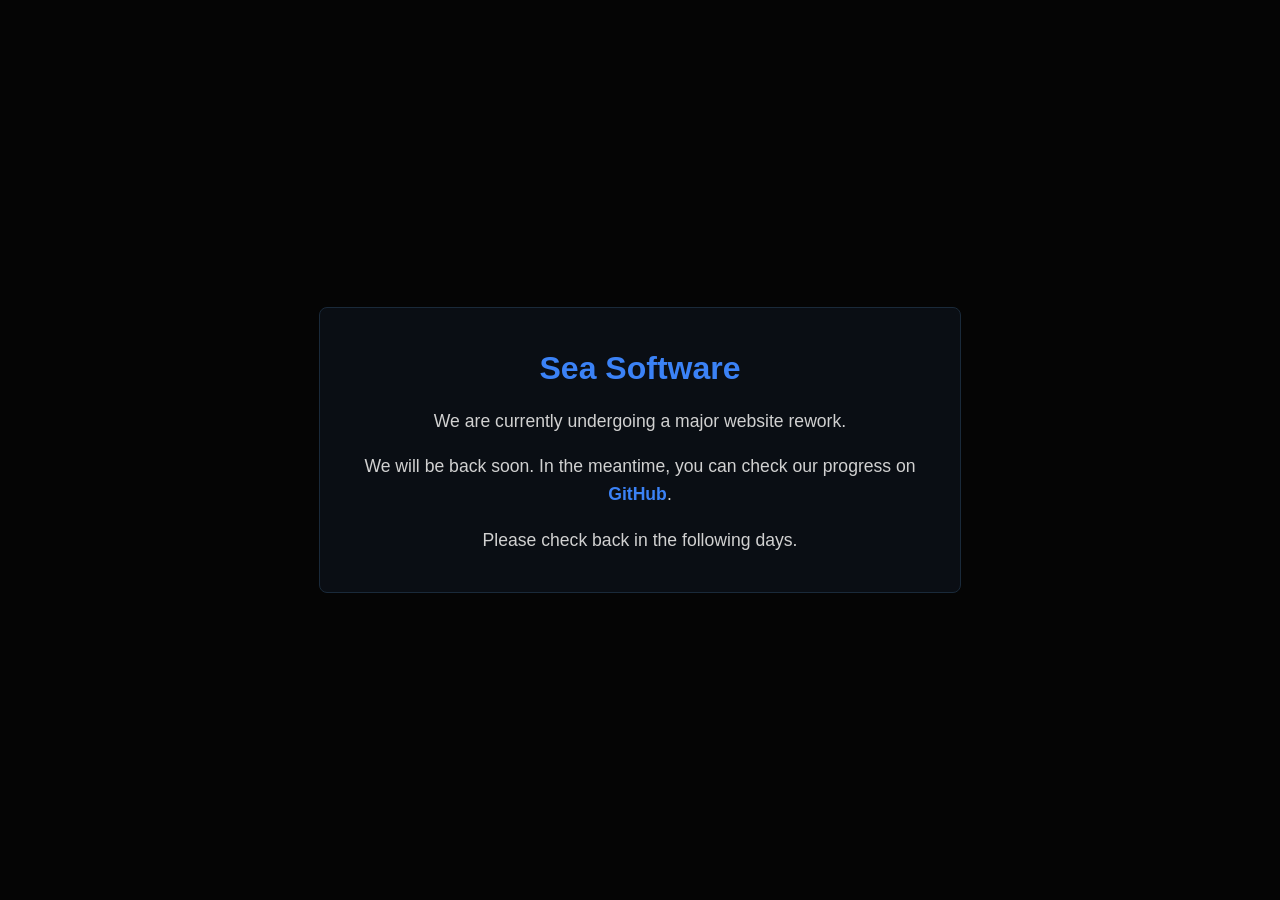
==== commit 5a55ec49: "Add files via upload" ====
--- a/index.html
+++ b/index.html
@@ -1,62 +1,52 @@
+
 <!DOCTYPE html>
 <html lang="en">
 <head>
     <meta charset="UTF-8">
-    <meta name="viewport" content="width=device-width, initial-scale=1.0">
     <title>Sea Software</title>
-    <meta name="description" content="Sea Software — Building software that matters.">
-    <link rel="stylesheet" href="styles.css">
-    <link rel="preconnect" href="https://fonts.googleapis.com">
-    <link rel="preconnect" href="https://fonts.gstatic.com" crossorigin>
-    <link href="https://fonts.googleapis.com/css2?family=Space+Grotesk:wght@300;400;500;600;700&family=Inter:wght@300;400;500;600&family=Space+Mono:wght@400;700&display=swap" rel="stylesheet">
-    <link rel="stylesheet" href="https://cdnjs.cloudflare.com/ajax/libs/font-awesome/6.4.0/css/all.min.css">
+    <style>
+        body {
+            background-color: #050505;
+            color: #d1d1d1;
+            font-family: 'Segoe UI', Tahoma, Geneva, Verdana, sans-serif;
+            display: flex;
+            justify-content: center;
+            align-items: center;
+            height: 100vh;
+            margin: 0;
+            text-align: center;
+        }
+        .container {
+            max-width: 600px;
+            padding: 20px;
+            border: 1px solid #1a2a3a;
+            border-radius: 8px;
+            background: #0a0e14;
+        }
+        h1 {
+            color: #3b82f6;
+            margin-bottom: 20px;
+        }
+        p {
+            font-size: 1.1em;
+            line-height: 1.6;
+        }
+        a {
+            color: #3b82f6;
+            text-decoration: none;
+            font-weight: bold;
+        }
+        a:hover {
+            text-decoration: underline;
+        }
+    </style>
 </head>
 <body>
-    <div class="background-animation"></div>
-    <div class="mesh"></div>
-
-    <nav class="navbar" id="navbar">
-        <div class="logo">Sea<span>.</span>Software</div>
-        <div class="nav-links">
-            <a href="index.html" class="active">Home</a>
-            <a href="projects.html">Projects</a>
-            <a href="about.html">About</a>
-        </div>
-        <div class="mobile-menu-btn"><i class="fa-solid fa-bars"></i></div>
-    </nav>
-
-    <div class="page-content">
-        <div class="home-hero">
-            <div class="home-hero-inner">
-                <div class="status-badge">
-                    <i class="fa-solid fa-code-branch"></i>
-                    Software That Matters
-                </div>
-                <h1>Welcome to <span class="gradient-text">Sea Software</span></h1>
-                <p>Building open-source tools with privacy and performance in mind. Explore our projects and learn about our mission.</p>
-                <div class="hero-actions" style="justify-content: center; margin-bottom: 2.5rem;">
-                    <a href="projects.html" class="cta-button">View Projects</a>
-                    <a href="about.html" class="secondary-button">About Us</a>
-                </div>
-                <div class="social-links">
-                    <a href="https://discord.gg/56aX4XrGtP" target="_blank" class="social-link" title="Discord">
-                        <i class="fa-brands fa-discord"></i>
-                    </a>
-                    <a href="https://github.com/seasoftware-dev" target="_blank" class="social-link" title="GitHub">
-                        <i class="fa-brands fa-github"></i>
-                    </a>
-                    <a href="https://x.com/SeaSoftwareDev" target="_blank" class="social-link" title="Twitter">
-                        <i class="fa-brands fa-twitter"></i>
-                    </a>
-                </div>
-            </div>
-        </div>
+    <div class="container">
+        <h1>Sea Software</h1>
+        <p>We are currently undergoing a major website rework.</p>
+        <p>We will be back soon. In the meantime, you can check our progress on <a href="https://github.com/seasoftware-dev">GitHub</a>.</p>
+        <p>Please check back in the following days.</p>
     </div>
-
-    <footer class="footer">
-        <p>&copy; 2026 Sea Software. Building software that matters.</p>
-    </footer>
-
-    <script src="script.js"></script>
 </body>
 </html>
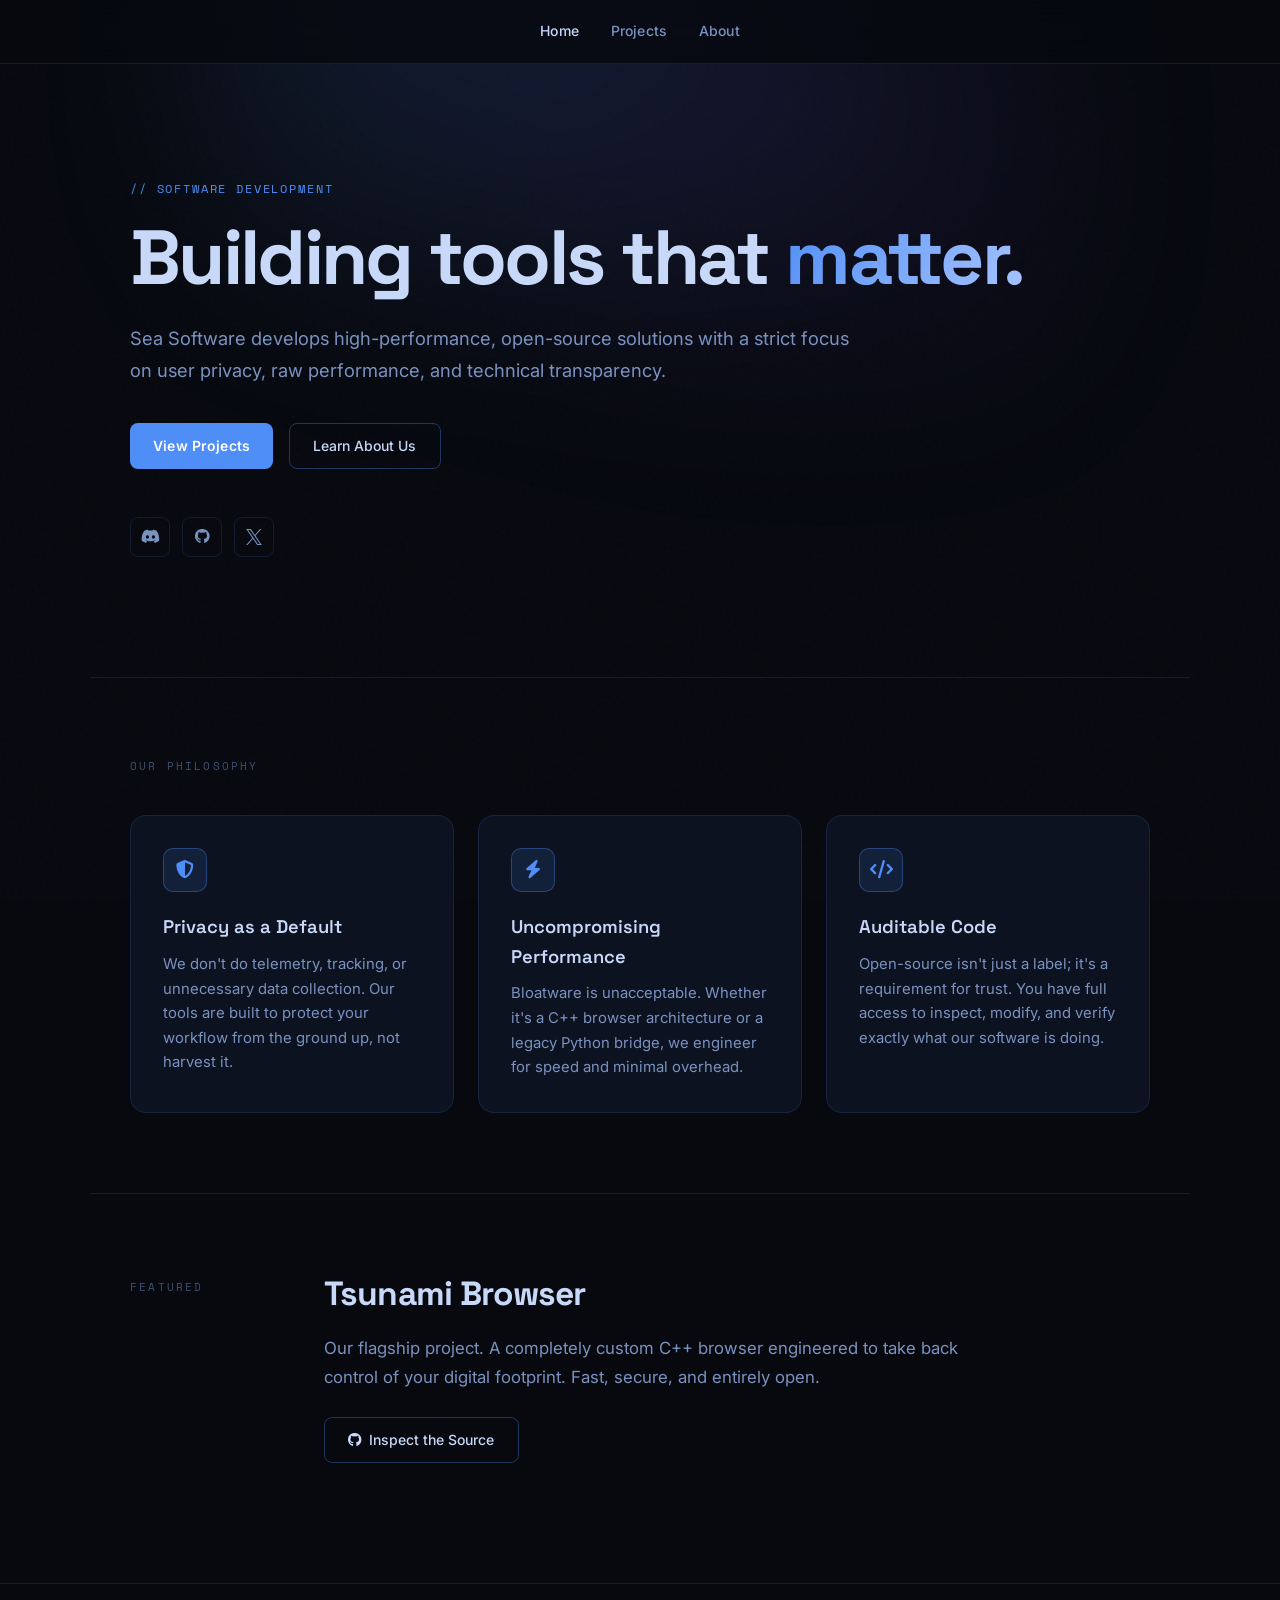
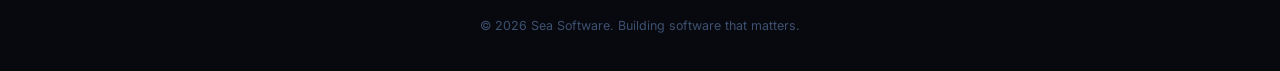
==== commit 958f20ba: "new web rework reworked website" ====
--- a/index.html
+++ b/index.html
@@ -1,52 +1,98 @@
-
 <!DOCTYPE html>
 <html lang="en">
 <head>
     <meta charset="UTF-8">
+    <meta name="viewport" content="width=device-width, initial-scale=1.0">
     <title>Sea Software</title>
-    <style>
-        body {
-            background-color: #050505;
-            color: #d1d1d1;
-            font-family: 'Segoe UI', Tahoma, Geneva, Verdana, sans-serif;
-            display: flex;
-            justify-content: center;
-            align-items: center;
-            height: 100vh;
-            margin: 0;
-            text-align: center;
-        }
-        .container {
-            max-width: 600px;
-            padding: 20px;
-            border: 1px solid #1a2a3a;
-            border-radius: 8px;
-            background: #0a0e14;
-        }
-        h1 {
-            color: #3b82f6;
-            margin-bottom: 20px;
-        }
-        p {
-            font-size: 1.1em;
-            line-height: 1.6;
-        }
-        a {
-            color: #3b82f6;
-            text-decoration: none;
-            font-weight: bold;
-        }
-        a:hover {
-            text-decoration: underline;
-        }
-    </style>
+    <meta name="description" content="Sea Software — Building software that matters.">
+    <link rel="stylesheet" href="styles.css">
+    <link rel="preconnect" href="https://fonts.googleapis.com">
+    <link rel="preconnect" href="https://fonts.gstatic.com" crossorigin>
+    <link href="https://fonts.googleapis.com/css2?family=Space+Grotesk:wght@300;400;500;600;700&family=Inter:wght@300;400;500;600&family=Space+Mono:wght@400;700&display=swap" rel="stylesheet">
+    <link rel="stylesheet" href="https://cdnjs.cloudflare.com/ajax/libs/font-awesome/6.4.0/css/all.min.css">
 </head>
 <body>
-    <div class="container">
-        <h1>Sea Software</h1>
-        <p>We are currently undergoing a major website rework.</p>
-        <p>We will be back soon. In the meantime, you can check our progress on <a href="https://github.com/seasoftware-dev">GitHub</a>.</p>
-        <p>Please check back in the following days.</p>
+    <div class="mesh"></div>
+
+    <nav id="navbar">
+        <div class="nav-links" style="width: 100%; justify-content: center;">
+            <a href="index.html" class="active">Home</a>
+            <a href="projects.html">Projects</a>
+            <a href="about.html">About</a>
+        </div>
+    </nav>
+
+    <div class="page">
+        <div class="hero" style="padding-top: 180px; padding-bottom: 120px;">
+            <p class="eyebrow">// software development</p>
+            <h1>Building tools that <span class="grad">matter.</span></h1>
+            <p class="hero-sub" style="font-size: 1.15rem; max-width: 60ch;">Sea Software develops high-performance, open-source solutions with a strict focus on user privacy, raw performance, and technical transparency.</p>
+            
+            <div class="hero-actions">
+                <a href="projects.html" class="btn-primary">View Projects</a>
+                <a href="about.html" class="btn-ghost">Learn About Us</a>
+            </div>
+            
+            <div class="socials" style="justify-content: flex-start; margin-top: 3rem;">
+                <a href="https://discord.gg/56aX4XrGtP" target="_blank" class="soc" title="Discord">
+                    <i class="fa-brands fa-discord"></i>
+                </a>
+                <a href="https://github.com/seasoftware-dev" target="_blank" class="soc" title="GitHub">
+                    <i class="fa-brands fa-github"></i>
+                </a>
+                <a href="https://x.com/SeaSoftwareDev" target="_blank" class="soc" title="X">
+                    <svg width="16" height="16" fill="currentColor" viewBox="0 0 1200 1227">
+                        <path d="M714.163 519.284L1160.89 0H1055.03L667.137 450.887L357.328 0H0L468.492 681.821L0 1226.37H105.866L515.491 750.218L842.672 1226.37H1200L714.137 519.284H714.163ZM569.165 687.828L521.697 619.934L144.011 79.6944H306.615L611.412 515.685L658.88 583.579L1055.08 1150.3H892.476L569.165 687.854V687.828Z"/>
+                    </svg>
+                </a>
+            </div>
+        </div>
+
+        <hr class="divider">
+
+        <section class="section">
+            <p class="sec-label">Our Philosophy</p>
+            <div class="card-grid" style="grid-template-columns: repeat(auto-fit, minmax(300px, 1fr));">
+                <div class="info-card">
+                    <div class="icon-box"><i class="fa-solid fa-shield-halved"></i></div>
+                    <h4>Privacy as a Default</h4>
+                    <p>We don't do telemetry, tracking, or unnecessary data collection. Our tools are built to protect your workflow from the ground up, not harvest it.</p>
+                </div>
+                <div class="info-card">
+                    <div class="icon-box"><i class="fa-solid fa-bolt"></i></div>
+                    <h4>Uncompromising Performance</h4>
+                    <p>Bloatware is unacceptable. Whether it's a C++ browser architecture or a legacy Python bridge, we engineer for speed and minimal overhead.</p>
+                </div>
+                <div class="info-card">
+                    <div class="icon-box"><i class="fa-solid fa-code"></i></div>
+                    <h4>Auditable Code</h4>
+                    <p>Open-source isn't just a label; it's a requirement for trust. You have full access to inspect, modify, and verify exactly what our software is doing.</p>
+                </div>
+            </div>
+        </section>
+
+        <hr class="divider">
+
+        <section class="section" style="padding-bottom: 120px;">
+            <div class="mission-grid">
+                <div class="mission-label">Featured</div>
+                <div>
+                    <h2 class="sec-title">Tsunami Browser</h2>
+                    <p style="color:var(--text-mid);font-size:1.05rem;line-height:1.75;margin-bottom:1.5rem;max-width:60ch;">
+                        Our flagship project. A completely custom C++ browser engineered to take back control of your digital footprint. Fast, secure, and entirely open.
+                    </p>
+                    <a href="https://github.com/seasoftware-dev/tsunami" target="_blank" class="btn-ghost">
+                        <i class="fa-brands fa-github"></i> Inspect the Source
+                    </a>
+                </div>
+            </div>
+        </section>
     </div>
+
+    <footer>
+        <p>&copy; 2026 Sea Software. Building software that matters.</p>
+    </footer>
+
+    <script src="script.js"></script>
 </body>
-</html>
+</html>
--- a/styles.css
+++ b/styles.css
@@ -0,0 +1,360 @@
+*, *::before, *::after { box-sizing: border-box; margin: 0; padding: 0; }
+
+:root {
+    --bg:          #07090f;
+    --bg-card:     #0c1220;
+    --primary:     #4f8ef7;
+    --primary-dim: rgba(79,142,247,0.12);
+    --accent:      #a8c4ff;
+    --text:        #c8d8f8;
+    --text-mid:    #7a92c0;
+    --text-dim:    #3e5070;
+    --border:      rgba(79,142,247,0.15);
+    --border-hard: rgba(79,142,247,0.35);
+}
+
+html { scroll-behavior: smooth; }
+
+body {
+    background: var(--bg);
+    color: var(--text);
+    font-family: 'Inter', sans-serif;
+    font-size: 16px;
+    line-height: 1.6;
+    overflow-x: hidden;
+}
+
+/* Noise overlay */
+body::before {
+    content: '';
+    position: fixed;
+    inset: 0;
+    background-image: url("data:image/svg+xml,%3Csvg viewBox='0 0 256 256' xmlns='http://www.w3.org/2000/svg'%3E%3Cfilter id='n'%3E%3CfeTurbulence type='fractalNoise' baseFrequency='0.9' numOctaves='4' stitchTiles='stitch'/%3E%3C/filter%3E%3Crect width='100%25' height='100%25' filter='url(%23n)' opacity='0.015'/%3E%3C/svg%3E");
+    pointer-events: none;
+    z-index: 0;
+}
+
+/* Ambient mesh */
+.mesh {
+    position: fixed;
+    top: -30vh; left: 50%;
+    transform: translateX(-50%);
+    width: 900px; height: 700px;
+    background:
+        radial-gradient(ellipse at 30% 40%, rgba(79,142,247,0.15) 0%, transparent 60%),
+        radial-gradient(ellipse at 70% 60%, rgba(130,80,255,0.08) 0%, transparent 55%);
+    filter: blur(80px);
+    pointer-events: none;
+    z-index: 0;
+    animation: drift 12s ease-in-out infinite alternate;
+}
+
+@keyframes drift {
+    from { transform: translateX(-50%) translateY(0) scale(1); }
+    to   { transform: translateX(-50%) translateY(28px) scale(1.04); }
+}
+
+.page { position: relative; z-index: 1; }
+
+/* ── Nav ── */
+nav {
+    position: fixed;
+    top: 0; left: 0; right: 0;
+    z-index: 100;
+    display: flex;
+    align-items: center;
+    justify-content: space-between;
+    padding: 0 2.5rem;
+    height: 64px;
+    background: rgba(7,9,15,0.82);
+    backdrop-filter: blur(20px);
+    -webkit-backdrop-filter: blur(20px);
+    border-bottom: 1px solid var(--border);
+    transition: border-color 0.3s;
+}
+
+nav.scrolled { border-bottom-color: var(--border-hard); }
+
+.logo {
+    font-family: 'Space Grotesk', sans-serif;
+    font-weight: 700;
+    font-size: 1.1rem;
+    letter-spacing: -0.02em;
+    color: var(--text);
+    text-decoration: none;
+}
+
+.logo span { color: var(--primary); }
+
+.nav-links { display: flex; gap: 2rem; }
+
+.nav-links a {
+    font-size: 0.875rem;
+    font-weight: 500;
+    color: var(--text-mid);
+    text-decoration: none;
+    letter-spacing: 0.01em;
+    transition: color 0.2s;
+}
+
+.nav-links a:hover,
+.nav-links a.active { color: var(--text); }
+
+/* ── Divider ── */
+hr.divider {
+    max-width: 1100px;
+    margin: 0 auto;
+    padding: 0 2.5rem;
+    border: none;
+    border-top: 1px solid var(--border);
+    display: block;
+    width: calc(100% - 5rem);
+}
+
+/* ── Unified Hero ── */
+.hero {
+    max-width: 1100px;
+    margin: 0 auto;
+    padding: 140px 2.5rem 80px;
+    position: relative;
+    z-index: 1;
+}
+
+.eyebrow {
+    font-family: 'Space Mono', monospace;
+    font-size: 0.72rem;
+    color: var(--primary);
+    letter-spacing: 0.16em;
+    text-transform: uppercase;
+    margin-bottom: 1.25rem;
+}
+
+.hero h1 {
+    font-family: 'Space Grotesk', sans-serif;
+    font-size: clamp(2.8rem, 6vw, 5.2rem);
+    font-weight: 700;
+    line-height: 1.04;
+    letter-spacing: -0.035em;
+    color: var(--text);
+}
+
+.grad {
+    background: linear-gradient(120deg, #4f8ef7, #a8c4ff);
+    -webkit-background-clip: text;
+    -webkit-text-fill-color: transparent;
+    background-clip: text;
+}
+
+.hero-sub {
+    margin-top: 1.5rem;
+    font-size: 1.1rem;
+    color: var(--text-mid);
+    max-width: 55ch;
+    line-height: 1.75;
+}
+
+.hero-actions {
+    margin-top: 2.25rem;
+    display: flex;
+    gap: 1rem;
+    flex-wrap: wrap;
+}
+
+/* ── Socials ── */
+.socials { 
+    display: flex; 
+    gap: 0.75rem; 
+    margin-top: 2.5rem; 
+}
+
+.soc {
+    width: 40px; height: 40px;
+    display: flex; align-items: center; justify-content: center;
+    border: 1px solid var(--border);
+    border-radius: 8px;
+    color: var(--text-mid);
+    text-decoration: none;
+    font-size: 0.95rem;
+    transition: border-color 0.2s, color 0.2s;
+}
+
+.soc:hover { border-color: var(--primary); color: var(--primary); }
+
+/* ── Buttons ── */
+.btn-primary {
+    display: inline-flex;
+    align-items: center;
+    gap: 0.45rem;
+    font-size: 0.875rem;
+    font-weight: 600;
+    padding: 0.68rem 1.45rem;
+    border-radius: 8px;
+    text-decoration: none;
+    background: var(--primary);
+    color: #fff;
+    transition: background 0.2s, transform 0.2s;
+    letter-spacing: 0.01em;
+}
+
+.btn-primary:hover { background: #6ba3f8; transform: translateY(-1px); }
+
+.btn-ghost {
+    display: inline-flex;
+    align-items: center;
+    gap: 0.45rem;
+    font-size: 0.875rem;
+    font-weight: 500;
+    padding: 0.68rem 1.45rem;
+    border-radius: 8px;
+    text-decoration: none;
+    background: transparent;
+    color: var(--text);
+    border: 1px solid var(--border-hard);
+    transition: border-color 0.2s, color 0.2s;
+}
+
+.btn-ghost:hover { border-color: var(--primary); color: var(--primary); }
+
+.btn-sm {
+    display: inline-flex;
+    align-items: center;
+    gap: 0.4rem;
+    font-size: 0.8rem;
+    font-weight: 500;
+    padding: 0.5rem 1rem;
+    border-radius: 7px;
+    text-decoration: none;
+    background: var(--primary-dim);
+    color: var(--primary);
+    border: 1px solid var(--border-hard);
+    transition: background 0.2s;
+}
+
+.btn-sm:hover { background: rgba(79,142,247,0.2); }
+
+/* ── Sections ── */
+.section {
+    max-width: 1100px;
+    margin: 0 auto;
+    padding: 80px 2.5rem;
+}
+
+.sec-label {
+    font-family: 'Space Mono', monospace;
+    font-size: 0.68rem;
+    letter-spacing: 0.2em;
+    color: var(--text-dim);
+    text-transform: uppercase;
+    margin-bottom: 2.5rem;
+}
+
+.sec-title {
+    font-family: 'Space Grotesk', sans-serif;
+    font-size: clamp(1.5rem, 3vw, 2.1rem);
+    font-weight: 700;
+    letter-spacing: -0.025em;
+    line-height: 1.2;
+    color: var(--text);
+    margin-bottom: 1.25rem;
+}
+
+/* ── Cards ── */
+.card-grid {
+    display: grid;
+    grid-template-columns: repeat(auto-fit, minmax(280px, 1fr));
+    gap: 1.5rem;
+}
+
+.card, .info-card {
+    background: var(--bg-card);
+    border: 1px solid var(--border);
+    border-radius: 16px;
+    padding: 2rem;
+    transition: border-color 0.3s, transform 0.25s, box-shadow 0.3s;
+}
+
+.card:hover, .info-card:hover {
+    border-color: var(--border-hard);
+    transform: translateY(-4px);
+    box-shadow: 0 12px 48px rgba(79,142,247,0.09);
+}
+
+.card h3, .info-card h4 {
+    font-family: 'Space Grotesk', sans-serif;
+    font-size: 1.15rem;
+    font-weight: 600;
+    color: var(--text);
+    margin-bottom: 0.65rem;
+}
+
+.card p, .info-card p { color: var(--text-mid); font-size: 0.93rem; line-height: 1.65; }
+.card-actions { margin-top: 1.5rem; display: flex; gap: 0.75rem; flex-wrap: wrap; }
+
+.icon-box {
+    width: 44px; height: 44px;
+    background: var(--primary-dim);
+    border: 1px solid var(--border-hard);
+    border-radius: 10px;
+    display: flex; align-items: center; justify-content: center;
+    font-size: 1.15rem;
+    color: var(--primary);
+    margin-bottom: 1.25rem;
+}
+
+/* ── About Elements ── */
+.mission-grid { display: grid; grid-template-columns: 130px 1fr; gap: 4rem; align-items: start; }
+.mission-label { font-family: 'Space Mono', monospace; font-size: 0.68rem; letter-spacing: 0.2em; color: var(--text-dim); text-transform: uppercase; padding-top: 0.35rem; }
+
+.owner-card {
+    display: grid; grid-template-columns: auto 1fr; gap: 2.5rem; align-items: center;
+    background: var(--bg-card); border: 1px solid var(--border); border-radius: 20px;
+    padding: 2.5rem; max-width: 620px; text-decoration: none; transition: border-color 0.3s, box-shadow 0.3s;
+}
+.owner-card:hover { border-color: var(--border-hard); box-shadow: 0 0 60px rgba(79,142,247,0.08); }
+
+.avatar { position: relative; flex-shrink: 0; }
+.avatar img { width: 96px; height: 96px; border-radius: 50%; object-fit: cover; border: 2px solid var(--border-hard); display: block; }
+.avatar-dot { position: absolute; bottom: 4px; right: 4px; width: 13px; height: 13px; background: #3dd68c; border-radius: 50%; border: 2px solid var(--bg-card); }
+
+.owner-name { font-family: 'Space Grotesk', sans-serif; font-size: 1.55rem; font-weight: 700; letter-spacing: -0.03em; color: var(--text); margin-bottom: 0.2rem; }
+.owner-role { font-family: 'Space Mono', monospace; font-size: 0.68rem; letter-spacing: 0.14em; color: var(--primary); text-transform: uppercase; margin-bottom: 0.85rem; }
+.owner-bio { color: var(--text-mid); font-size: 0.93rem; line-height: 1.65; margin-bottom: 1rem; }
+
+.ext-link { font-family: 'Space Mono', monospace; font-size: 0.75rem; color: var(--primary); text-decoration: none; letter-spacing: 0.04em; display: inline-flex; align-items: center; gap: 0.4rem; transition: color 0.2s; }
+.ext-link:hover { color: var(--accent); }
+
+/* ── Animations ── */
+@keyframes fadeInUp {
+    from { opacity: 0; transform: translateY(15px); }
+    to { opacity: 1; transform: translateY(0); }
+}
+
+.hero > * {
+    animation: fadeInUp 0.7s ease-out forwards;
+    opacity: 0;
+}
+
+.hero > *:nth-child(1) { animation-delay: 0.1s; }
+.hero > *:nth-child(2) { animation-delay: 0.2s; }
+.hero > *:nth-child(3) { animation-delay: 0.3s; }
+.hero > *:nth-child(4) { animation-delay: 0.4s; }
+
+/* ── Footer ── */
+footer {
+    position: relative; z-index: 1;
+    border-top: 1px solid var(--border);
+    padding: 2rem 2.5rem;
+    text-align: center;
+}
+footer p { font-size: 0.78rem; color: var(--text-dim); margin-bottom: 0.2rem; }
+
+/* ── Responsive ── */
+@media (max-width: 700px) {
+    .mission-grid { grid-template-columns: 1fr; gap: 1.5rem; }
+    .owner-card { grid-template-columns: 1fr; text-align: center; }
+    .avatar { margin: 0 auto; }
+    .ext-link { justify-content: center; }
+    nav { padding: 0 1.5rem; }
+    .hero, .section { padding-left: 1.5rem; padding-right: 1.5rem; }
+    hr.divider { width: calc(100% - 3rem); }
+}
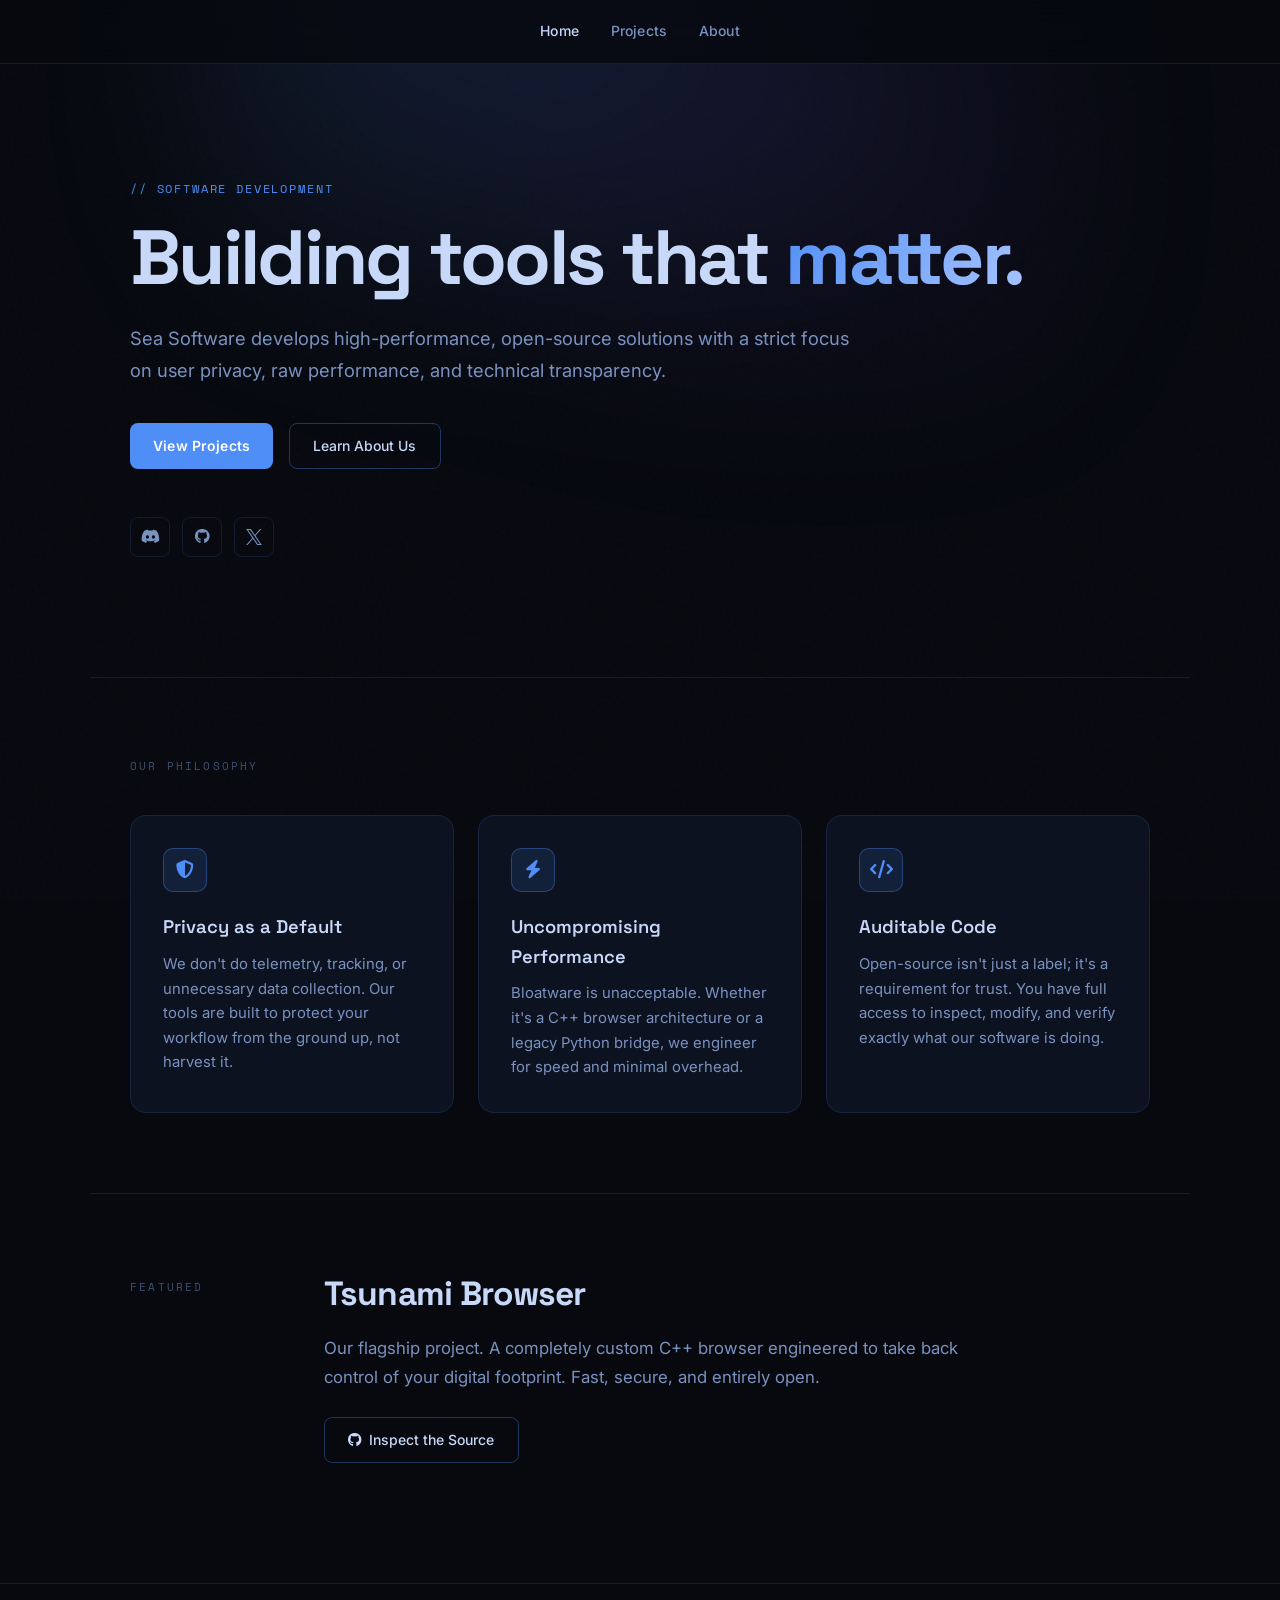
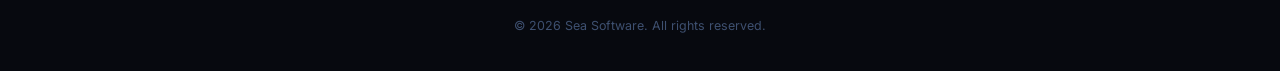
==== commit 07173633: "Update footer copyright text to 'All rights reserved'" ====
--- a/index.html
+++ b/index.html
@@ -90,9 +90,9 @@
     </div>
 
     <footer>
-        <p>&copy; 2026 Sea Software. Building software that matters.</p>
+        <p>&copy; 2026 Sea Software. All rights reserved.</p>
     </footer>
 
     <script src="script.js"></script>
 </body>
-</html>+</html>
